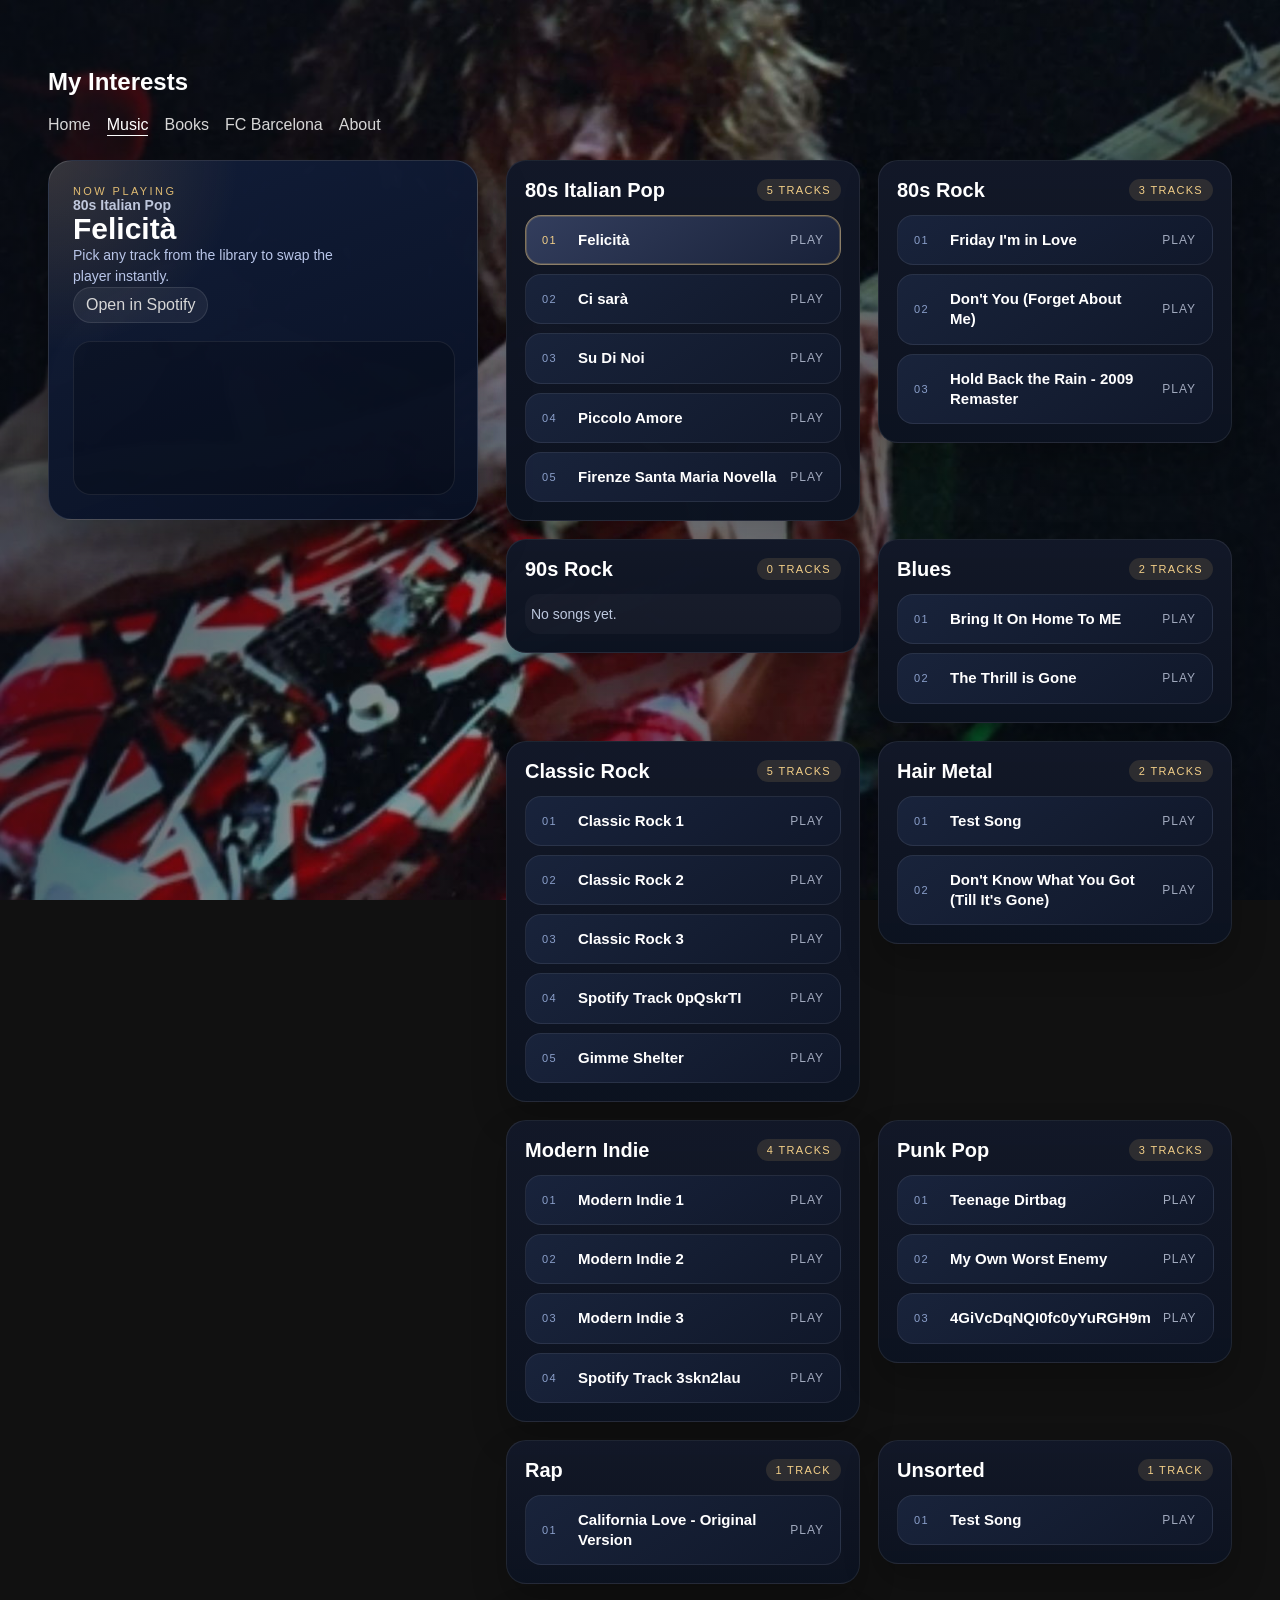
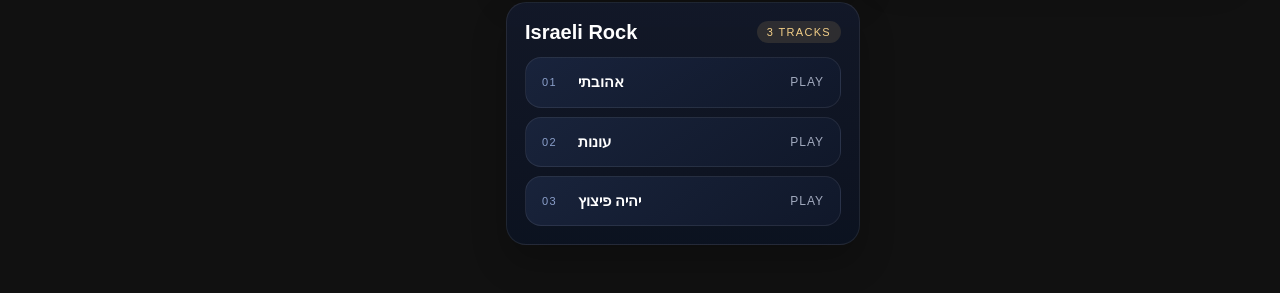
==== index.html @ 994497ec "Polish music page visual design" ====
<!DOCTYPE html>
<html>

<head>

  <title>My Interests</title>
    <meta name="description" content="A personal map of my interests: music, books, and FC Barcelona.">
    <meta name="google-site-verification" content="Rc-DzGfwk23URks2xt7vQMyPSqb8E1H-ICHijmgOGcE" />
    <link rel="stylesheet" href="styles.css">
</head>

<body class="page-music">

<h2>My Interests</h2>

<nav class="top-nav" aria-label="Main navigation">
  <a href="home.html">Home</a>
  <a class="active" href="index.html" aria-current="page">Music</a>
  <a href="books.html">Books</a>
  <a href="barcelona.html">FC Barcelona</a>
  <a href="about.html">About</a>
</nav>

<!-- MUSIC:START -->
<div class="music-layout">

  <section class="music-player-panel">
    <div class="music-player-copy">
      <div class="music-kicker">Now Playing</div>
      <h3 class="music-player-section" id="music-player-section">80s Italian Pop</h3>
      <div class="music-player-title" id="music-player-title">Felicità</div>
      <div class="music-player-caption">Pick any track from the library to swap the player instantly.</div>
      <a class="music-player-link inline-link" id="music-player-link" href="https://open.spotify.com/track/7sXTcibuNYugjjYNfgf2kY" target="_blank" rel="noopener noreferrer">Open in Spotify</a>
    </div>

    <iframe class="spotify music-player-frame" id="music-player-frame" title="Felicità" src="https://open.spotify.com/embed/track/7sXTcibuNYugjjYNfgf2kY?utm_source=generator" width="100%" height="152" frameborder="0" allow="autoplay; clipboard-write; encrypted-media; fullscreen; picture-in-picture" loading="lazy" scrolling="no"></iframe>
  </section>

  <div class="music-sections">

    <div class="style-tile music-section-tile">
      <div class="music-section-head">
        <h3>80s Italian Pop</h3>
        <div class="music-section-count">5 tracks</div>
      </div>

      <div class="music-song-list">
        <button class="music-song-button" type="button" data-src="https://open.spotify.com/embed/track/7sXTcibuNYugjjYNfgf2kY?utm_source=generator" data-title="Felicità" data-share-url="https://open.spotify.com/track/7sXTcibuNYugjjYNfgf2kY" data-section="80s Italian Pop" aria-label="Play Felicità from 80s Italian Pop">
          <span class="music-song-title">Felicità</span>
          <span class="music-song-action">Play</span>
        </button>
        <button class="music-song-button" type="button" data-src="https://open.spotify.com/embed/track/1dgNG7Ze3PqXTIq9yqSihX?utm_source=generator" data-title="Ci sarà" data-share-url="https://open.spotify.com/track/1dgNG7Ze3PqXTIq9yqSihX" data-section="80s Italian Pop" aria-label="Play Ci sarà from 80s Italian Pop">
          <span class="music-song-title">Ci sarà</span>
          <span class="music-song-action">Play</span>
        </button>
        <button class="music-song-button" type="button" data-src="https://open.spotify.com/embed/track/18tm5JUv0wMllGkoHMAdnL?utm_source=generator" data-title="Su Di Noi" data-share-url="https://open.spotify.com/track/18tm5JUv0wMllGkoHMAdnL" data-section="80s Italian Pop" aria-label="Play Su Di Noi from 80s Italian Pop">
          <span class="music-song-title">Su Di Noi</span>
          <span class="music-song-action">Play</span>
        </button>
        <button class="music-song-button" type="button" data-src="https://open.spotify.com/embed/track/2LexhomCk1jo8hXYl4DeoO?utm_source=generator" data-title="Piccolo Amore" data-share-url="https://open.spotify.com/track/2LexhomCk1jo8hXYl4DeoO" data-section="80s Italian Pop" aria-label="Play Piccolo Amore from 80s Italian Pop">
          <span class="music-song-title">Piccolo Amore</span>
          <span class="music-song-action">Play</span>
        </button>
        <button class="music-song-button" type="button" data-src="https://open.spotify.com/embed/track/03Q5UOgimyI86r1ufpWSQs?utm_source=generator" data-title="Firenze Santa Maria Novella" data-share-url="https://open.spotify.com/track/03Q5UOgimyI86r1ufpWSQs" data-section="80s Italian Pop" aria-label="Play Firenze Santa Maria Novella from 80s Italian Pop">
          <span class="music-song-title">Firenze Santa Maria Novella</span>
          <span class="music-song-action">Play</span>
        </button>
      </div>
    </div>

    <div class="style-tile music-section-tile">
      <div class="music-section-head">
        <h3>80s Rock</h3>
        <div class="music-section-count">3 tracks</div>
      </div>

      <div class="music-song-list">
        <button class="music-song-button" type="button" data-src="https://open.spotify.com/embed/track/263aNAQCeFSWipk896byo6?utm_source=generator" data-title="Friday I&#x27;m in Love" data-share-url="https://open.spotify.com/track/263aNAQCeFSWipk896byo6" data-section="80s Rock" aria-label="Play Friday I&#x27;m in Love from 80s Rock">
          <span class="music-song-title">Friday I&#x27;m in Love</span>
          <span class="music-song-action">Play</span>
        </button>
        <button class="music-song-button" type="button" data-src="https://open.spotify.com/embed/track/3fH4KjXFYMmljxrcGrbPj9?utm_source=generator" data-title="Don&#x27;t You (Forget About Me)" data-share-url="https://open.spotify.com/track/3fH4KjXFYMmljxrcGrbPj9" data-section="80s Rock" aria-label="Play Don&#x27;t You (Forget About Me) from 80s Rock">
          <span class="music-song-title">Don&#x27;t You (Forget About Me)</span>
          <span class="music-song-action">Play</span>
        </button>
        <button class="music-song-button" type="button" data-src="https://open.spotify.com/embed/track/25fQaP5GWQXhqHeLkcdPzO?utm_source=generator" data-title="Hold Back the Rain - 2009 Remaster" data-share-url="https://open.spotify.com/track/25fQaP5GWQXhqHeLkcdPzO" data-section="80s Rock" aria-label="Play Hold Back the Rain - 2009 Remaster from 80s Rock">
          <span class="music-song-title">Hold Back the Rain - 2009 Remaster</span>
          <span class="music-song-action">Play</span>
        </button>
      </div>
    </div>

    <div class="style-tile music-section-tile">
      <div class="music-section-head">
        <h3>90s Rock</h3>
        <div class="music-section-count">0 tracks</div>
      </div>

      <div class="music-song-list">
        <div class="music-empty">No songs yet.</div>
      </div>
    </div>

    <div class="style-tile music-section-tile">
      <div class="music-section-head">
        <h3>Blues</h3>
        <div class="music-section-count">2 tracks</div>
      </div>

      <div class="music-song-list">
        <button class="music-song-button" type="button" data-src="https://open.spotify.com/embed/track/4Vfgc4BdSKM2hRlkaRFc9C?utm_source=generator" data-title="Bring It On Home To ME" data-share-url="https://open.spotify.com/track/4Vfgc4BdSKM2hRlkaRFc9C" data-section="Blues" aria-label="Play Bring It On Home To ME from Blues">
          <span class="music-song-title">Bring It On Home To ME</span>
          <span class="music-song-action">Play</span>
        </button>
        <button class="music-song-button" type="button" data-src="https://open.spotify.com/embed/track/3cg0dJfrQB66Qf2YthPb6G?utm_source=generator" data-title="The Thrill is Gone" data-share-url="https://open.spotify.com/track/3cg0dJfrQB66Qf2YthPb6G" data-section="Blues" aria-label="Play The Thrill is Gone from Blues">
          <span class="music-song-title">The Thrill is Gone</span>
          <span class="music-song-action">Play</span>
        </button>
      </div>
    </div>

    <div class="style-tile music-section-tile">
      <div class="music-section-head">
        <h3>Classic Rock</h3>
        <div class="music-section-count">5 tracks</div>
      </div>

      <div class="music-song-list">
        <button class="music-song-button" type="button" data-src="https://open.spotify.com/embed/track/389QX9Q1eUOEZ19vtzzI9O?utm_source=generator" data-title="Classic Rock 1" data-share-url="https://open.spotify.com/track/389QX9Q1eUOEZ19vtzzI9O" data-section="Classic Rock" aria-label="Play Classic Rock 1 from Classic Rock">
          <span class="music-song-title">Classic Rock 1</span>
          <span class="music-song-action">Play</span>
        </button>
        <button class="music-song-button" type="button" data-src="https://open.spotify.com/embed/track/78dWfw6rMzKjfCct2pAKFG?utm_source=generator" data-title="Classic Rock 2" data-share-url="https://open.spotify.com/track/78dWfw6rMzKjfCct2pAKFG" data-section="Classic Rock" aria-label="Play Classic Rock 2 from Classic Rock">
          <span class="music-song-title">Classic Rock 2</span>
          <span class="music-song-action">Play</span>
        </button>
        <button class="music-song-button" type="button" data-src="https://open.spotify.com/embed/track/6Vjk8MNXpQpi0F4BefdTyq?utm_source=generator" data-title="Classic Rock 3" data-share-url="https://open.spotify.com/track/6Vjk8MNXpQpi0F4BefdTyq" data-section="Classic Rock" aria-label="Play Classic Rock 3 from Classic Rock">
          <span class="music-song-title">Classic Rock 3</span>
          <span class="music-song-action">Play</span>
        </button>
        <button class="music-song-button" type="button" data-src="https://open.spotify.com/embed/track/0pQskrTITgmCMyr85tb9qq?utm_source=generator" data-title="Spotify Track 0pQskrTI" data-share-url="https://open.spotify.com/track/0pQskrTITgmCMyr85tb9qq" data-section="Classic Rock" aria-label="Play Spotify Track 0pQskrTI from Classic Rock">
          <span class="music-song-title">Spotify Track 0pQskrTI</span>
          <span class="music-song-action">Play</span>
        </button>
        <button class="music-song-button" type="button" data-src="https://open.spotify.com/embed/track/6H3kDe7CGoWYBabAeVWGiD?utm_source=generator" data-title="Gimme Shelter" data-share-url="https://open.spotify.com/track/6H3kDe7CGoWYBabAeVWGiD" data-section="Classic Rock" aria-label="Play Gimme Shelter from Classic Rock">
          <span class="music-song-title">Gimme Shelter</span>
          <span class="music-song-action">Play</span>
        </button>
      </div>
    </div>

    <div class="style-tile music-section-tile">
      <div class="music-section-head">
        <h3>Hair Metal</h3>
        <div class="music-section-count">2 tracks</div>
      </div>

      <div class="music-song-list">
        <button class="music-song-button" type="button" data-src="https://open.spotify.com/embed/track/05RgAMGypEvqhNs5hPCbMS?utm_source=generator" data-title="Test Song" data-share-url="https://open.spotify.com/track/05RgAMGypEvqhNs5hPCbMS" data-section="Hair Metal" aria-label="Play Test Song from Hair Metal">
          <span class="music-song-title">Test Song</span>
          <span class="music-song-action">Play</span>
        </button>
        <button class="music-song-button" type="button" data-src="https://open.spotify.com/embed/track/5QRs63VVKNaqUjg6XSSckM?utm_source=generator" data-title="Don&#x27;t Know What You Got (Till It&#x27;s Gone)" data-share-url="https://open.spotify.com/track/5QRs63VVKNaqUjg6XSSckM" data-section="Hair Metal" aria-label="Play Don&#x27;t Know What You Got (Till It&#x27;s Gone) from Hair Metal">
          <span class="music-song-title">Don&#x27;t Know What You Got (Till It&#x27;s Gone)</span>
          <span class="music-song-action">Play</span>
        </button>
      </div>
    </div>

    <div class="style-tile music-section-tile">
      <div class="music-section-head">
        <h3>Modern Indie</h3>
        <div class="music-section-count">4 tracks</div>
      </div>

      <div class="music-song-list">
        <button class="music-song-button" type="button" data-src="https://open.spotify.com/embed/track/1GxLgrcumcN3TpWnrYQ9pV?utm_source=generator" data-title="Modern Indie 1" data-share-url="https://open.spotify.com/track/1GxLgrcumcN3TpWnrYQ9pV" data-section="Modern Indie" aria-label="Play Modern Indie 1 from Modern Indie">
          <span class="music-song-title">Modern Indie 1</span>
          <span class="music-song-action">Play</span>
        </button>
        <button class="music-song-button" type="button" data-src="https://open.spotify.com/embed/track/03y6MsaseYEO7DfwqsgcAI?utm_source=generator" data-title="Modern Indie 2" data-share-url="https://open.spotify.com/track/03y6MsaseYEO7DfwqsgcAI" data-section="Modern Indie" aria-label="Play Modern Indie 2 from Modern Indie">
          <span class="music-song-title">Modern Indie 2</span>
          <span class="music-song-action">Play</span>
        </button>
        <button class="music-song-button" type="button" data-src="https://open.spotify.com/embed/track/5XeFesFbtLpXzIVDNQP22n?utm_source=generator" data-title="Modern Indie 3" data-share-url="https://open.spotify.com/track/5XeFesFbtLpXzIVDNQP22n" data-section="Modern Indie" aria-label="Play Modern Indie 3 from Modern Indie">
          <span class="music-song-title">Modern Indie 3</span>
          <span class="music-song-action">Play</span>
        </button>
        <button class="music-song-button" type="button" data-src="https://open.spotify.com/embed/track/3skn2lauGk7Dx6bVIt5DVj?utm_source=generator" data-title="Spotify Track 3skn2lau" data-share-url="https://open.spotify.com/track/3skn2lauGk7Dx6bVIt5DVj" data-section="Modern Indie" aria-label="Play Spotify Track 3skn2lau from Modern Indie">
          <span class="music-song-title">Spotify Track 3skn2lau</span>
          <span class="music-song-action">Play</span>
        </button>
      </div>
    </div>

    <div class="style-tile music-section-tile">
      <div class="music-section-head">
        <h3>Punk Pop</h3>
        <div class="music-section-count">3 tracks</div>
      </div>

      <div class="music-song-list">
        <button class="music-song-button" type="button" data-src="https://open.spotify.com/embed/track/25FTMokYEbEWHEdss5JLZS?utm_source=generator" data-title="Teenage Dirtbag" data-share-url="https://open.spotify.com/track/25FTMokYEbEWHEdss5JLZS" data-section="Punk Pop" aria-label="Play Teenage Dirtbag from Punk Pop">
          <span class="music-song-title">Teenage Dirtbag</span>
          <span class="music-song-action">Play</span>
        </button>
        <button class="music-song-button" type="button" data-src="https://open.spotify.com/embed/track/33iv3wnGMrrDugd7GBso1z?utm_source=generator" data-title="My Own Worst Enemy" data-share-url="https://open.spotify.com/track/33iv3wnGMrrDugd7GBso1z" data-section="Punk Pop" aria-label="Play My Own Worst Enemy from Punk Pop">
          <span class="music-song-title">My Own Worst Enemy</span>
          <span class="music-song-action">Play</span>
        </button>
        <button class="music-song-button" type="button" data-src="https://open.spotify.com/embed/track/4GiVcDqNQI0fc0yYuRGH9m?utm_source=generator" data-title="4GiVcDqNQI0fc0yYuRGH9m" data-share-url="https://open.spotify.com/track/4GiVcDqNQI0fc0yYuRGH9m" data-section="Punk Pop" aria-label="Play 4GiVcDqNQI0fc0yYuRGH9m from Punk Pop">
          <span class="music-song-title">4GiVcDqNQI0fc0yYuRGH9m</span>
          <span class="music-song-action">Play</span>
        </button>
      </div>
    </div>

    <div class="style-tile music-section-tile">
      <div class="music-section-head">
        <h3>Rap</h3>
        <div class="music-section-count">1 track</div>
      </div>

      <div class="music-song-list">
        <button class="music-song-button" type="button" data-src="https://open.spotify.com/embed/track/3ia3dJETSOllPsv3LJkE35?utm_source=generator" data-title="California Love - Original Version" data-share-url="https://open.spotify.com/track/3ia3dJETSOllPsv3LJkE35" data-section="Rap" aria-label="Play California Love - Original Version from Rap">
          <span class="music-song-title">California Love - Original Version</span>
          <span class="music-song-action">Play</span>
        </button>
      </div>
    </div>

    <div class="style-tile music-section-tile">
      <div class="music-section-head">
        <h3>Unsorted</h3>
        <div class="music-section-count">1 track</div>
      </div>

      <div class="music-song-list">
        <button class="music-song-button" type="button" data-src="https://open.spotify.com/embed/track/3n3Ppam7vgaVa1iaRUc9Lp?utm_source=generator" data-title="Test Song" data-share-url="https://open.spotify.com/track/3n3Ppam7vgaVa1iaRUc9Lp" data-section="Unsorted" aria-label="Play Test Song from Unsorted">
          <span class="music-song-title">Test Song</span>
          <span class="music-song-action">Play</span>
        </button>
      </div>
    </div>

    <div class="style-tile music-section-tile">
      <div class="music-section-head">
        <h3>Israeli Rock</h3>
        <div class="music-section-count">3 tracks</div>
      </div>

      <div class="music-song-list">
        <button class="music-song-button" type="button" data-src="https://open.spotify.com/embed/track/3KjK86Zg2gKF9aij1GmHFk?utm_source=generator" data-title="אהובתי" data-share-url="https://open.spotify.com/track/3KjK86Zg2gKF9aij1GmHFk" data-section="Israeli Rock" aria-label="Play אהובתי from Israeli Rock">
          <span class="music-song-title">אהובתי</span>
          <span class="music-song-action">Play</span>
        </button>
        <button class="music-song-button" type="button" data-src="https://open.spotify.com/embed/track/5mw0CuWqR4bBZ7OFFSCTMP?utm_source=generator" data-title="עונות" data-share-url="https://open.spotify.com/track/5mw0CuWqR4bBZ7OFFSCTMP" data-section="Israeli Rock" aria-label="Play עונות from Israeli Rock">
          <span class="music-song-title">עונות</span>
          <span class="music-song-action">Play</span>
        </button>
        <button class="music-song-button" type="button" data-src="https://open.spotify.com/embed/track/4HnvvY4arQ6MgKa38fZBL2?utm_source=generator" data-title="יהיה פיצוץ" data-share-url="https://open.spotify.com/track/4HnvvY4arQ6MgKa38fZBL2" data-section="Israeli Rock" aria-label="Play יהיה פיצוץ from Israeli Rock">
          <span class="music-song-title">יהיה פיצוץ</span>
          <span class="music-song-action">Play</span>
        </button>
      </div>
    </div>

  </div>
</div>
<!-- MUSIC:END -->

<script>
  (function () {
    function updatePlayer(button) {
      if (!button) return;

      var src = button.getAttribute("data-src");
      var title = button.getAttribute("data-title") || "Spotify Embed";
      var shareUrl = button.getAttribute("data-share-url") || "#";
      var section = button.getAttribute("data-section") || "Music";

      var frame = document.getElementById("music-player-frame");
      var titleNode = document.getElementById("music-player-title");
      var sectionNode = document.getElementById("music-player-section");
      var linkNode = document.getElementById("music-player-link");

      if (!frame || !titleNode || !sectionNode || !linkNode || !src) return;

      frame.setAttribute("src", src);
      frame.setAttribute("title", title);
      titleNode.textContent = title;
      sectionNode.textContent = section;
      linkNode.setAttribute("href", shareUrl);

      document.querySelectorAll(".music-song-button.is-active").forEach(function (node) {
        node.classList.remove("is-active");
      });
      button.classList.add("is-active");
    }

    function init() {
      var buttons = document.querySelectorAll(".music-song-button[data-src]");
      buttons.forEach(function (button) {
        button.addEventListener("click", function () {
          updatePlayer(button);
        });
        button.addEventListener("keydown", function (event) {
          if (event.key === "Enter" || event.key === " ") {
            event.preventDefault();
            updatePlayer(button);
          }
        });
      });

      if (buttons.length) {
        updatePlayer(buttons[0]);
      }
    }

    if (document.readyState === "loading") {
      document.addEventListener("DOMContentLoaded", init);
    } else {
      init();
    }
  })();
</script>

</body>
</html>
---- styles.css ----
body {
  background: #111;
  color: white;
  font-family: Arial, sans-serif;
  padding: 40px;
  background-repeat: no-repeat;
  background-size: cover;
  min-height: 100vh;
}

body.page-home {
  background-image:
    radial-gradient(circle at 20% 15%, rgba(255, 255, 255, 0.14), transparent 45%),
    linear-gradient(140deg, #243b55 0%, #141e30 55%, #0f1118 100%);
}

body.page-music {
  font-family: "Trebuchet MS", "Segoe UI", sans-serif;
  background-image:
    linear-gradient(
      115deg,
      rgba(8, 12, 20, 0.83) 0%,
      rgba(8, 12, 20, 0.44) 46%,
      rgba(8, 12, 20, 0.9) 100%
    ),
    url("bg-music.jpg");
  background-position: center top;
  background-attachment: fixed;
}

body.page-barcelona {
  background-image:
    linear-gradient(
      120deg,
      rgba(0, 0, 0, 0.72) 0%,
      rgba(0, 0, 0, 0.42) 50%,
      rgba(0, 0, 0, 0.8) 100%
    ),
    url("bg-barcelona.jpg");
  background-position: center top;
  background-attachment: fixed;
}

body.page-books {
  background-image:
    linear-gradient(
      120deg,
      rgba(12, 8, 4, 0.78) 0%,
      rgba(12, 8, 4, 0.48) 48%,
      rgba(12, 8, 4, 0.82) 100%
    ),
    url("bg-books.jpg");
  background-position: center top;
  background-attachment: fixed;
}

.top-nav {
  display: flex;
  gap: 16px;
  margin: 8px 0 20px;
}

.top-nav a,
.inline-link {
  color: #d6d6d6;
  text-decoration: none;
  border-bottom: 1px solid transparent;
  padding-bottom: 1px;
  transition: color 0.15s ease, border-color 0.15s ease;
}

.top-nav a:hover,
.inline-link:hover {
  color: #ffffff;
  border-bottom-color: #666;
}

.top-nav a.active {
  color: #ffffff;
  border-bottom-color: #ffffff;
}

.styles-grid {
  display: grid;
  grid-template-columns: repeat(3, minmax(0, 1fr));
  gap: 20px;
  margin-top: 20px;
  align-items: start;
}

.style-tile {
  background: #1a1a1a;
  border-radius: 16px;
  padding: 20px;
  transition: transform 0.2s ease, box-shadow 0.2s ease;
  cursor: pointer;
  align-self: start;
}

.style-tile:hover {
  transform: translateY(-4px);
  box-shadow: 0 10px 25px rgba(0,0,0,0.4);
}

.style-embed {
  margin-top: 12px;
  display: grid;
  gap: 10px;
  padding-bottom: 2px;

  max-height: 0;
  overflow: hidden;
  overflow-y: hidden;
  opacity: 0;
  transition: max-height 0.3s ease, opacity 0.3s ease;
}

.style-tile:hover .style-embed {
  max-height: 520px;
  overflow-y: auto;
  opacity: 1;
}

.style-tile.is-open .style-embed {
  max-height: 520px;
  overflow-y: auto;
  opacity: 1;
}

.spotify {
  display: block;
  width: 100%;
  border: 0;
  overflow: hidden;
}

.spotify-shell {
  display: block;
  width: 100%;
  height: 152px;
  border-radius: 12px;
  background: linear-gradient(140deg, rgba(16, 27, 60, 0.95), rgba(10, 19, 45, 0.95));
  border: 1px solid rgba(255, 255, 255, 0.12);
}

.music-layout {
  display: grid;
  grid-template-columns: minmax(320px, 430px) minmax(0, 1fr);
  gap: 28px;
  margin-top: 24px;
  align-items: start;
}

.music-player-panel {
  position: sticky;
  top: 24px;
  background:
    radial-gradient(circle at top left, rgba(246, 179, 74, 0.16), transparent 34%),
    linear-gradient(160deg, rgba(18, 30, 58, 0.96), rgba(8, 16, 35, 0.98));
  border: 1px solid rgba(255, 255, 255, 0.14);
  border-radius: 24px;
  padding: 24px;
  box-shadow: 0 24px 50px rgba(0, 0, 0, 0.34);
  display: grid;
  gap: 18px;
  overflow: hidden;
}

.music-kicker {
  font-size: 11px;
  letter-spacing: 0.22em;
  text-transform: uppercase;
  color: #f0c878;
  opacity: 0.92;
}

.music-player-section {
  margin: 0;
  font-size: 14px;
  color: #d9e2f8;
  opacity: 0.86;
}

.music-player-title {
  font-size: 30px;
  font-weight: 700;
  line-height: 1.08;
  max-width: 14ch;
}

.music-player-caption {
  color: #b8c5e8;
  font-size: 14px;
  line-height: 1.5;
  max-width: 34ch;
}

.music-player-link {
  width: fit-content;
  display: inline-flex;
  align-items: center;
  gap: 8px;
  padding: 8px 12px;
  border-radius: 999px;
  background: rgba(255, 255, 255, 0.06);
  border: 1px solid rgba(255, 255, 255, 0.1);
  transition: border-color 0.18s ease, background 0.18s ease, transform 0.18s ease;
}

.music-player-link:hover {
  border-bottom-color: transparent;
  border-color: rgba(240, 200, 120, 0.4);
  background: rgba(255, 255, 255, 0.1);
  transform: translateY(-1px);
}

.music-player-frame {
  border-radius: 18px;
  background: rgba(0, 0, 0, 0.2);
  border: 1px solid rgba(255, 255, 255, 0.08);
}

.music-player-empty {
  min-height: 152px;
  border-radius: 18px;
  border: 1px dashed rgba(255, 255, 255, 0.18);
  display: flex;
  align-items: center;
  justify-content: center;
  color: #bcc8e6;
  background: rgba(255, 255, 255, 0.03);
}

.music-sections {
  display: grid;
  grid-template-columns: repeat(2, minmax(0, 1fr));
  gap: 18px;
  align-items: start;
}

.music-section-tile {
  cursor: default;
  background:
    linear-gradient(180deg, rgba(18, 24, 40, 0.94), rgba(12, 18, 32, 0.96)),
    rgba(14, 18, 29, 0.9);
  border: 1px solid rgba(255, 255, 255, 0.08);
  border-radius: 20px;
  padding: 18px;
  box-shadow: 0 18px 35px rgba(0, 0, 0, 0.22);
}

.music-section-tile:hover {
  transform: translateY(-2px);
  box-shadow: 0 20px 38px rgba(0, 0, 0, 0.28);
}

.music-section-head {
  display: flex;
  align-items: center;
  justify-content: space-between;
  gap: 12px;
}

.music-section-head h3 {
  margin: 0;
  font-size: 20px;
  line-height: 1.1;
}

.music-section-count {
  flex: 0 0 auto;
  padding: 5px 10px;
  border-radius: 999px;
  background: rgba(240, 200, 120, 0.12);
  color: #f3cf88;
  font-size: 11px;
  letter-spacing: 0.12em;
  text-transform: uppercase;
}

.music-song-list {
  margin-top: 14px;
  display: grid;
  gap: 9px;
  counter-reset: track-row;
}

.music-song-button {
  counter-increment: track-row;
  appearance: none;
  width: 100%;
  border: 1px solid rgba(255, 255, 255, 0.08);
  border-radius: 16px;
  background: linear-gradient(145deg, rgba(26, 36, 61, 0.95), rgba(17, 24, 43, 0.95));
  color: white;
  padding: 14px 16px 14px 52px;
  display: flex;
  align-items: center;
  justify-content: space-between;
  gap: 12px;
  text-align: left;
  cursor: pointer;
  transition: transform 0.18s ease, border-color 0.18s ease, background 0.18s ease, box-shadow 0.18s ease;
  position: relative;
}

.music-song-button::before {
  content: counter(track-row, decimal-leading-zero);
  position: absolute;
  left: 16px;
  top: 50%;
  transform: translateY(-50%);
  font-size: 11px;
  letter-spacing: 0.12em;
  text-transform: uppercase;
  color: #8ba0cb;
}

.music-song-button:hover,
.music-song-button:focus-visible {
  transform: translateY(-2px);
  border-color: rgba(240, 200, 120, 0.32);
  background: linear-gradient(145deg, rgba(34, 48, 78, 0.98), rgba(19, 30, 54, 0.98));
  box-shadow: 0 12px 22px rgba(0, 0, 0, 0.18);
  outline: none;
}

.music-song-button.is-active {
  border-color: rgba(240, 200, 120, 0.48);
  background: linear-gradient(145deg, rgba(52, 63, 95, 0.98), rgba(25, 34, 58, 0.98));
  box-shadow: 0 0 0 1px rgba(240, 200, 120, 0.2) inset;
}

.music-song-button.is-active::before {
  color: #f3cf88;
}

.music-song-title {
  font-weight: 600;
  line-height: 1.35;
  font-size: 15px;
}

.music-song-action {
  font-size: 12px;
  letter-spacing: 0.08em;
  text-transform: uppercase;
  color: #d9e2f6;
  white-space: nowrap;
  opacity: 0.72;
}

.music-empty {
  color: #bcc7dd;
  font-size: 14px;
  padding: 12px 6px;
  border-radius: 14px;
  background: rgba(255, 255, 255, 0.03);
}

.books-columns {
  display: grid;
  grid-template-columns: repeat(2, minmax(0, 1fr));
  gap: 20px;
  margin-top: 20px;
}

.books-column {
  display: grid;
  gap: 12px;
}

.books-tile-grid {
  display: grid;
  gap: 14px;
  align-items: start;
}

.book-entries {
  max-height: 0;
}

.book-item {
  background: linear-gradient(140deg, rgba(33, 48, 89, 0.95), rgba(22, 32, 62, 0.96));
  border: 1px solid rgba(255, 255, 255, 0.15);
  border-radius: 14px;
  padding: 10px;
  display: grid;
  grid-template-columns: 72px minmax(0, 1fr);
  gap: 12px;
  align-items: center;
}

.book-cover-link {
  display: block;
  text-decoration: none;
  border-bottom: none;
}

.book-cover {
  width: 72px;
  height: 72px;
  border-radius: 9px;
  object-fit: cover;
  display: block;
  border: 1px solid rgba(255, 255, 255, 0.2);
}

.book-cover-placeholder {
  display: flex;
  align-items: center;
  justify-content: center;
  background: rgba(0, 0, 0, 0.35);
  color: #d8deef;
  font-size: 12px;
  letter-spacing: 0.02em;
}

.book-content {
  min-width: 0;
  display: grid;
  gap: 6px;
}

.book-title {
  color: #ffffff;
  font-weight: 600;
  line-height: 1.35;
  border-bottom: none;
  padding-bottom: 0;
  display: -webkit-box;
  -webkit-line-clamp: 3;
  -webkit-box-orient: vertical;
  overflow: hidden;
}

.book-title:hover {
  border-bottom: none;
}

.book-meta {
  display: flex;
  align-items: center;
  gap: 10px;
  font-size: 12px;
  color: #c9d2ea;
  min-width: 0;
  flex-wrap: wrap;
}

.book-author {
  color: #d4dbef;
  font-size: 14px;
  line-height: 1.3;
  opacity: 0.95;
}

.book-empty {
  color: #b9b9b9;
  font-size: 14px;
  padding: 8px 2px;
}

.books-column h3 {
  margin: 0 0 4px;
}

.books-tile-grid .style-tile h4 {
  margin: 0;
}

.books-tile-grid .style-tile {
  cursor: default;
  align-self: start;
}

.books-tile-grid .style-tile:hover {
  transform: translateY(-4px);
  box-shadow: 0 10px 25px rgba(0, 0, 0, 0.4);
}

.books-tile-grid .style-embed {
  display: grid;
  gap: 10px;
  margin-top: 10px;
  max-height: none;
  overflow: visible;
  opacity: 1;
}

.books-tile-grid .style-tile:hover .style-embed {
  max-height: none;
  overflow: visible;
}

@media (max-width: 640px) {
  body {
    padding: 20px;
  }

  .top-nav {
    gap: 12px;
    margin: 6px 0 16px;
    flex-wrap: wrap;
  }

  .styles-grid {
    grid-template-columns: 1fr;
    gap: 14px;
  }

  .music-layout {
    grid-template-columns: 1fr;
    gap: 16px;
  }

  .music-player-panel {
    position: static;
  }

  .music-sections {
    grid-template-columns: 1fr;
    gap: 14px;
  }

  .music-player-title {
    font-size: 26px;
    max-width: none;
  }

  .music-section-head {
    align-items: flex-start;
    flex-direction: column;
  }

  .books-columns {
    grid-template-columns: 1fr;
    gap: 14px;
  }

  .style-tile {
    padding: 16px;
  }

  .book-item {
    grid-template-columns: 60px minmax(0, 1fr);
  }

  .book-cover {
    width: 60px;
    height: 60px;
  }
}
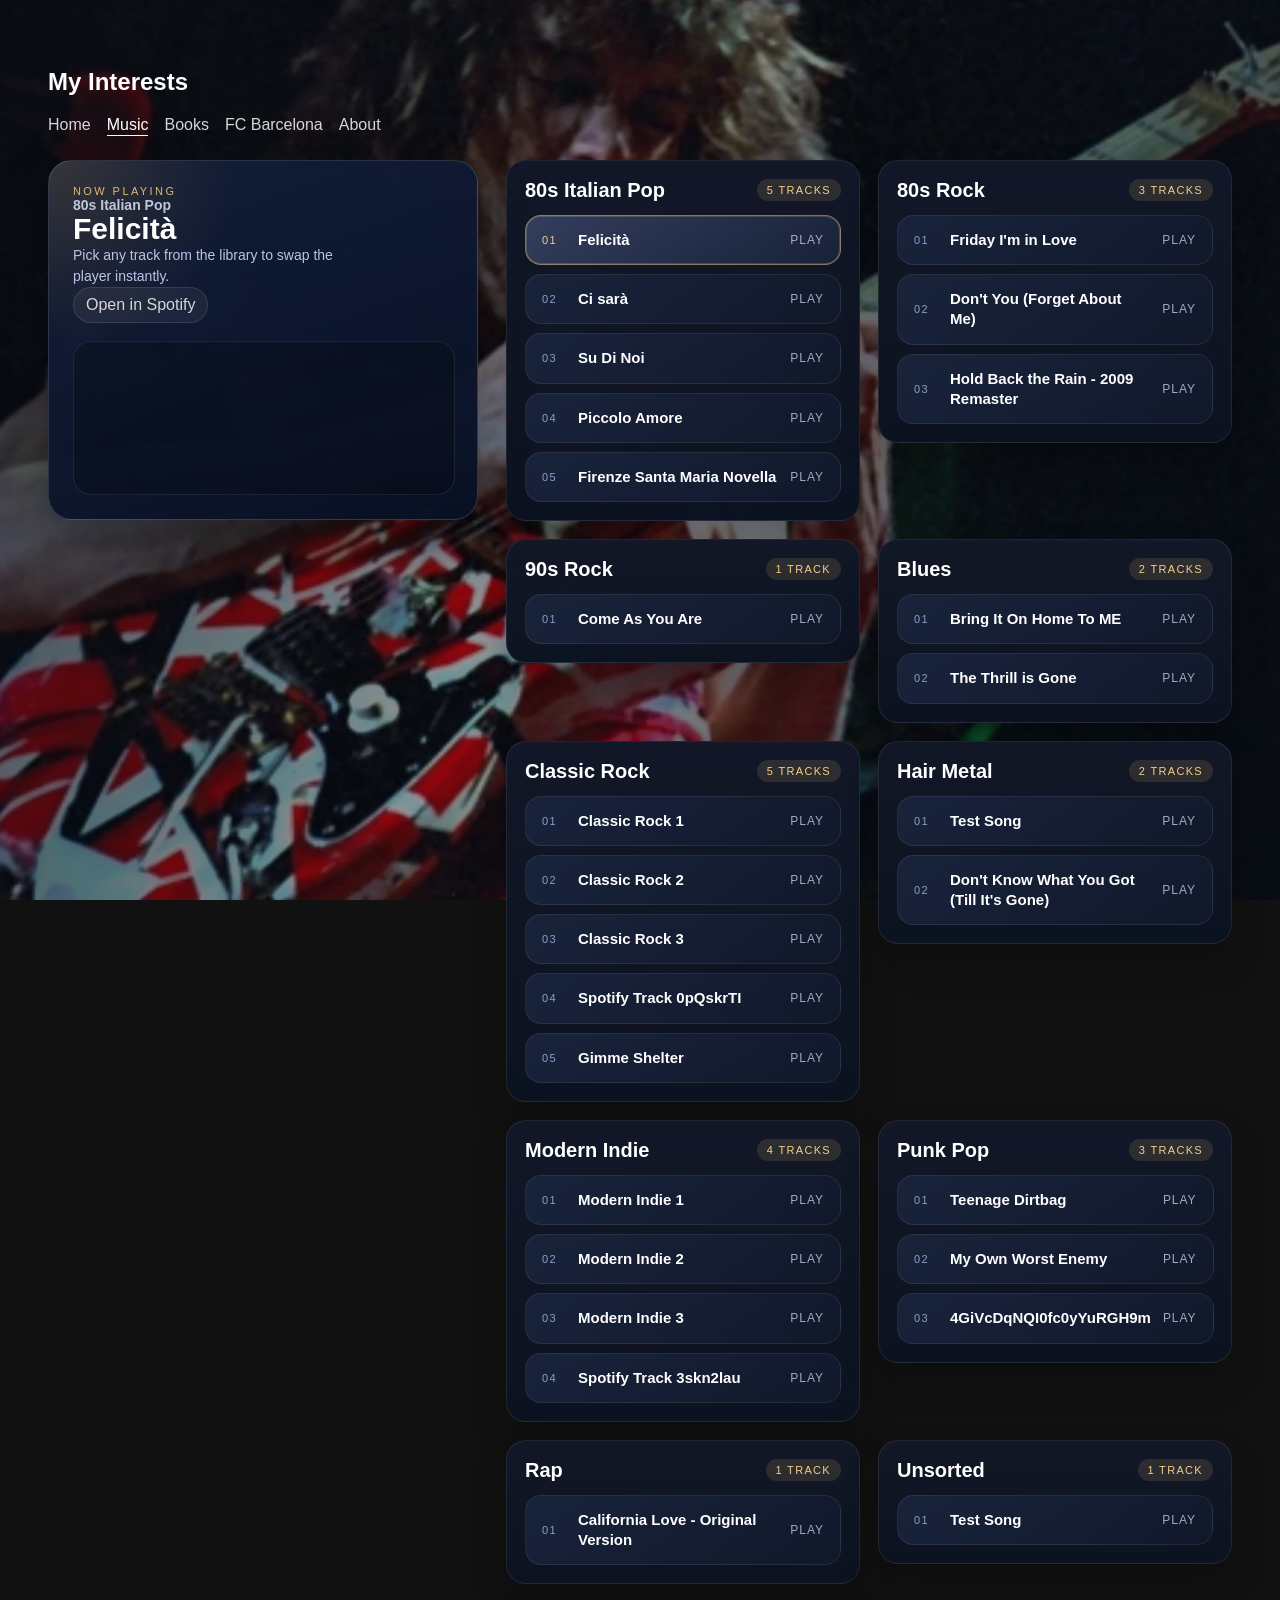
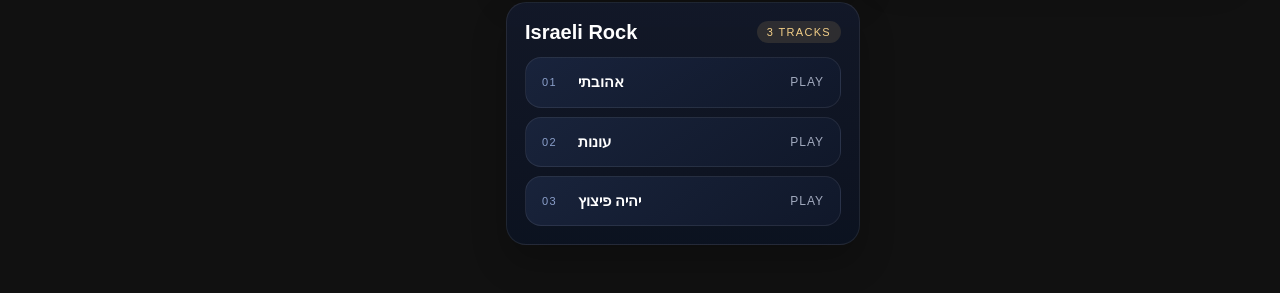
==== commit bc0c5fe6: "Publish latest agent-added book and song" ====
--- a/index.html
+++ b/index.html
@@ -93,11 +93,14 @@
     <div class="style-tile music-section-tile">
       <div class="music-section-head">
         <h3>90s Rock</h3>
-        <div class="music-section-count">0 tracks</div>
-      </div>
-
-      <div class="music-song-list">
-        <div class="music-empty">No songs yet.</div>
+        <div class="music-section-count">1 track</div>
+      </div>
+
+      <div class="music-song-list">
+        <button class="music-song-button" type="button" data-src="https://open.spotify.com/embed/track/4P5KoWXOxwuobLmHXLMobV?utm_source=generator" data-title="Come As You Are" data-share-url="https://open.spotify.com/track/4P5KoWXOxwuobLmHXLMobV" data-section="90s Rock" aria-label="Play Come As You Are from 90s Rock">
+          <span class="music-song-title">Come As You Are</span>
+          <span class="music-song-action">Play</span>
+        </button>
       </div>
     </div>
 
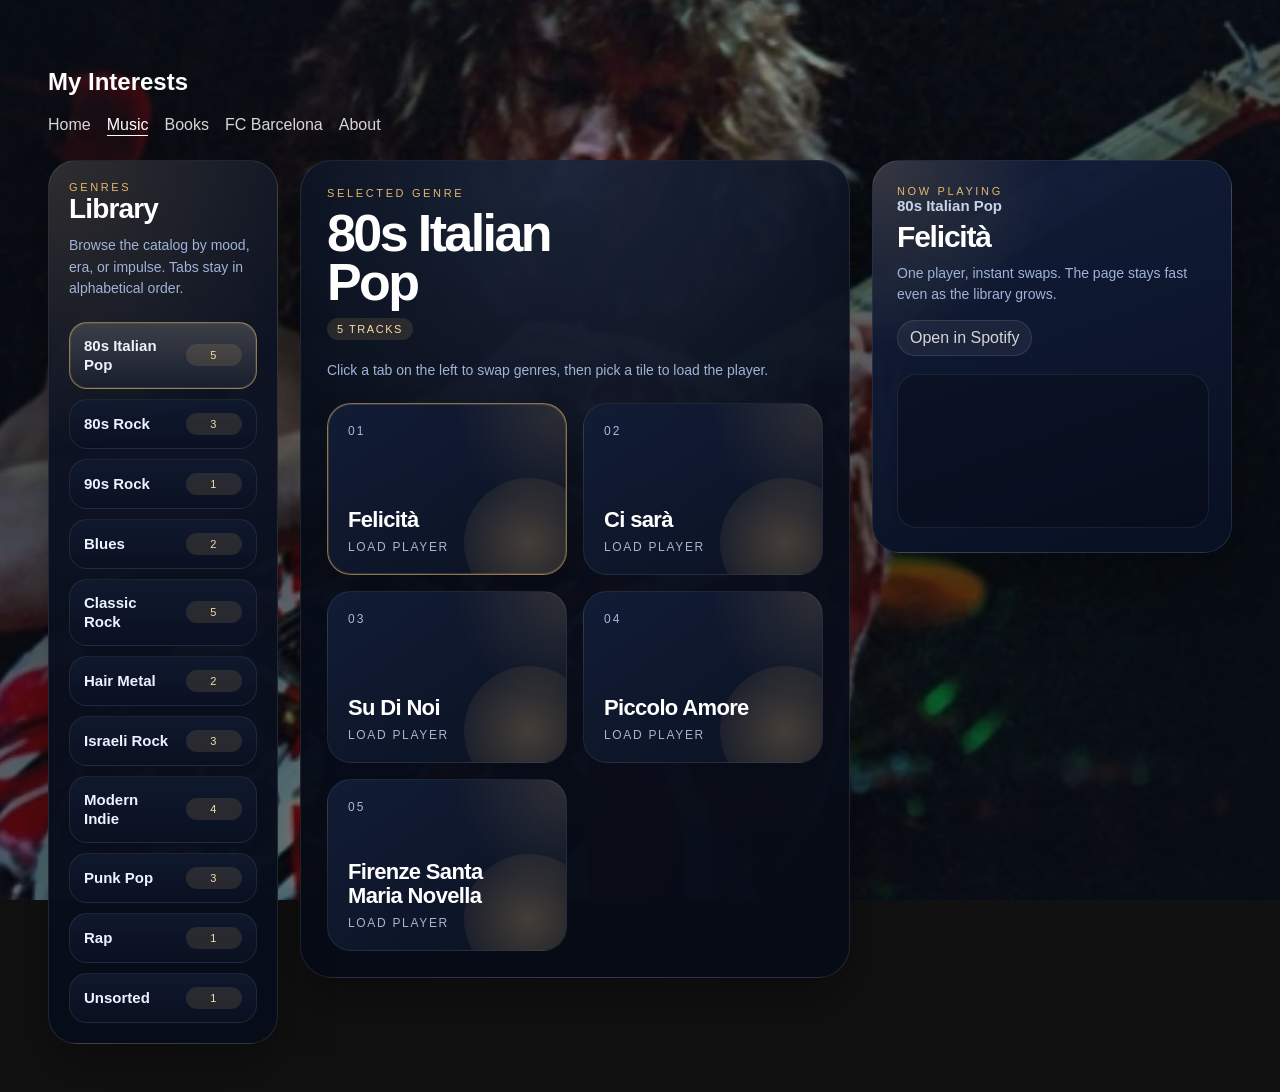
==== commit 531f6ef2: "Redesign music and books browsing layouts" ====
--- a/index.html
+++ b/index.html
@@ -22,265 +22,385 @@
 </nav>
 
 <!-- MUSIC:START -->
-<div class="music-layout">
-
-  <section class="music-player-panel">
+<div class="music-hub">
+
+  <aside class="music-genre-rail">
+    <div class="music-rail-copy">
+      <div class="music-kicker">Genres</div>
+      <h3 class="music-rail-title">Library</h3>
+      <p class="music-rail-caption">Browse the catalog by mood, era, or impulse. Tabs stay in alphabetical order.</p>
+    </div>
+    <div class="music-genre-tabs" role="tablist" aria-label="Music genres">
+      <button class="music-genre-tab is-active" type="button" role="tab" aria-selected="true" aria-controls="panel-80s-italian-pop-1" data-panel="80s-italian-pop-1">
+        <span class="music-genre-name">80s Italian Pop</span>
+        <span class="music-genre-count">5</span>
+      </button>
+      <button class="music-genre-tab" type="button" role="tab" aria-selected="false" aria-controls="panel-80s-rock-2" data-panel="80s-rock-2">
+        <span class="music-genre-name">80s Rock</span>
+        <span class="music-genre-count">3</span>
+      </button>
+      <button class="music-genre-tab" type="button" role="tab" aria-selected="false" aria-controls="panel-90s-rock-3" data-panel="90s-rock-3">
+        <span class="music-genre-name">90s Rock</span>
+        <span class="music-genre-count">1</span>
+      </button>
+      <button class="music-genre-tab" type="button" role="tab" aria-selected="false" aria-controls="panel-blues-4" data-panel="blues-4">
+        <span class="music-genre-name">Blues</span>
+        <span class="music-genre-count">2</span>
+      </button>
+      <button class="music-genre-tab" type="button" role="tab" aria-selected="false" aria-controls="panel-classic-rock-5" data-panel="classic-rock-5">
+        <span class="music-genre-name">Classic Rock</span>
+        <span class="music-genre-count">5</span>
+      </button>
+      <button class="music-genre-tab" type="button" role="tab" aria-selected="false" aria-controls="panel-hair-metal-6" data-panel="hair-metal-6">
+        <span class="music-genre-name">Hair Metal</span>
+        <span class="music-genre-count">2</span>
+      </button>
+      <button class="music-genre-tab" type="button" role="tab" aria-selected="false" aria-controls="panel-israeli-rock-7" data-panel="israeli-rock-7">
+        <span class="music-genre-name">Israeli Rock</span>
+        <span class="music-genre-count">3</span>
+      </button>
+      <button class="music-genre-tab" type="button" role="tab" aria-selected="false" aria-controls="panel-modern-indie-8" data-panel="modern-indie-8">
+        <span class="music-genre-name">Modern Indie</span>
+        <span class="music-genre-count">4</span>
+      </button>
+      <button class="music-genre-tab" type="button" role="tab" aria-selected="false" aria-controls="panel-punk-pop-9" data-panel="punk-pop-9">
+        <span class="music-genre-name">Punk Pop</span>
+        <span class="music-genre-count">3</span>
+      </button>
+      <button class="music-genre-tab" type="button" role="tab" aria-selected="false" aria-controls="panel-rap-10" data-panel="rap-10">
+        <span class="music-genre-name">Rap</span>
+        <span class="music-genre-count">1</span>
+      </button>
+      <button class="music-genre-tab" type="button" role="tab" aria-selected="false" aria-controls="panel-unsorted-11" data-panel="unsorted-11">
+        <span class="music-genre-name">Unsorted</span>
+        <span class="music-genre-count">1</span>
+      </button>
+    </div>
+  </aside>
+
+  <section class="music-stage">
+    <div class="music-stage-header">
+      <div class="music-kicker">Selected Genre</div>
+      <h3 class="music-stage-title" id="music-active-genre">80s Italian Pop</h3>
+      <div class="music-stage-meta" id="music-active-count">5 tracks</div>
+      <p class="music-stage-caption">Click a tab on the left to swap genres, then pick a tile to load the player.</p>
+    </div>
+
+    <div class="music-panels">
+      <section class="music-genre-panel" id="panel-80s-italian-pop-1" data-panel="80s-italian-pop-1" data-section-name="80s Italian Pop" data-track-count="5">
+        <div class="music-track-grid">
+          <button class="music-track-tile is-active" type="button" data-src="https://open.spotify.com/embed/track/7sXTcibuNYugjjYNfgf2kY?utm_source=generator" data-title="Felicità" data-share-url="https://open.spotify.com/track/7sXTcibuNYugjjYNfgf2kY" data-section="80s Italian Pop" aria-label="Play Felicità from 80s Italian Pop">
+            <span class="music-track-index">01</span>
+            <span class="music-track-copy">
+              <span class="music-track-title">Felicità</span>
+              <span class="music-track-action">Load player</span>
+            </span>
+            <span class="music-track-glow" aria-hidden="true"></span>
+          </button>
+          <button class="music-track-tile" type="button" data-src="https://open.spotify.com/embed/track/1dgNG7Ze3PqXTIq9yqSihX?utm_source=generator" data-title="Ci sarà" data-share-url="https://open.spotify.com/track/1dgNG7Ze3PqXTIq9yqSihX" data-section="80s Italian Pop" aria-label="Play Ci sarà from 80s Italian Pop">
+            <span class="music-track-index">02</span>
+            <span class="music-track-copy">
+              <span class="music-track-title">Ci sarà</span>
+              <span class="music-track-action">Load player</span>
+            </span>
+            <span class="music-track-glow" aria-hidden="true"></span>
+          </button>
+          <button class="music-track-tile" type="button" data-src="https://open.spotify.com/embed/track/18tm5JUv0wMllGkoHMAdnL?utm_source=generator" data-title="Su Di Noi" data-share-url="https://open.spotify.com/track/18tm5JUv0wMllGkoHMAdnL" data-section="80s Italian Pop" aria-label="Play Su Di Noi from 80s Italian Pop">
+            <span class="music-track-index">03</span>
+            <span class="music-track-copy">
+              <span class="music-track-title">Su Di Noi</span>
+              <span class="music-track-action">Load player</span>
+            </span>
+            <span class="music-track-glow" aria-hidden="true"></span>
+          </button>
+          <button class="music-track-tile" type="button" data-src="https://open.spotify.com/embed/track/2LexhomCk1jo8hXYl4DeoO?utm_source=generator" data-title="Piccolo Amore" data-share-url="https://open.spotify.com/track/2LexhomCk1jo8hXYl4DeoO" data-section="80s Italian Pop" aria-label="Play Piccolo Amore from 80s Italian Pop">
+            <span class="music-track-index">04</span>
+            <span class="music-track-copy">
+              <span class="music-track-title">Piccolo Amore</span>
+              <span class="music-track-action">Load player</span>
+            </span>
+            <span class="music-track-glow" aria-hidden="true"></span>
+          </button>
+          <button class="music-track-tile" type="button" data-src="https://open.spotify.com/embed/track/03Q5UOgimyI86r1ufpWSQs?utm_source=generator" data-title="Firenze Santa Maria Novella" data-share-url="https://open.spotify.com/track/03Q5UOgimyI86r1ufpWSQs" data-section="80s Italian Pop" aria-label="Play Firenze Santa Maria Novella from 80s Italian Pop">
+            <span class="music-track-index">05</span>
+            <span class="music-track-copy">
+              <span class="music-track-title">Firenze Santa Maria Novella</span>
+              <span class="music-track-action">Load player</span>
+            </span>
+            <span class="music-track-glow" aria-hidden="true"></span>
+          </button>
+        </div>
+      </section>
+      <section class="music-genre-panel" id="panel-80s-rock-2" data-panel="80s-rock-2" data-section-name="80s Rock" data-track-count="3" hidden>
+        <div class="music-track-grid">
+          <button class="music-track-tile" type="button" data-src="https://open.spotify.com/embed/track/263aNAQCeFSWipk896byo6?utm_source=generator" data-title="Friday I&#x27;m in Love" data-share-url="https://open.spotify.com/track/263aNAQCeFSWipk896byo6" data-section="80s Rock" aria-label="Play Friday I&#x27;m in Love from 80s Rock">
+            <span class="music-track-index">01</span>
+            <span class="music-track-copy">
+              <span class="music-track-title">Friday I&#x27;m in Love</span>
+              <span class="music-track-action">Load player</span>
+            </span>
+            <span class="music-track-glow" aria-hidden="true"></span>
+          </button>
+          <button class="music-track-tile" type="button" data-src="https://open.spotify.com/embed/track/3fH4KjXFYMmljxrcGrbPj9?utm_source=generator" data-title="Don&#x27;t You (Forget About Me)" data-share-url="https://open.spotify.com/track/3fH4KjXFYMmljxrcGrbPj9" data-section="80s Rock" aria-label="Play Don&#x27;t You (Forget About Me) from 80s Rock">
+            <span class="music-track-index">02</span>
+            <span class="music-track-copy">
+              <span class="music-track-title">Don&#x27;t You (Forget About Me)</span>
+              <span class="music-track-action">Load player</span>
+            </span>
+            <span class="music-track-glow" aria-hidden="true"></span>
+          </button>
+          <button class="music-track-tile" type="button" data-src="https://open.spotify.com/embed/track/25fQaP5GWQXhqHeLkcdPzO?utm_source=generator" data-title="Hold Back the Rain - 2009 Remaster" data-share-url="https://open.spotify.com/track/25fQaP5GWQXhqHeLkcdPzO" data-section="80s Rock" aria-label="Play Hold Back the Rain - 2009 Remaster from 80s Rock">
+            <span class="music-track-index">03</span>
+            <span class="music-track-copy">
+              <span class="music-track-title">Hold Back the Rain - 2009 Remaster</span>
+              <span class="music-track-action">Load player</span>
+            </span>
+            <span class="music-track-glow" aria-hidden="true"></span>
+          </button>
+        </div>
+      </section>
+      <section class="music-genre-panel" id="panel-90s-rock-3" data-panel="90s-rock-3" data-section-name="90s Rock" data-track-count="1" hidden>
+        <div class="music-track-grid">
+          <button class="music-track-tile" type="button" data-src="https://open.spotify.com/embed/track/4P5KoWXOxwuobLmHXLMobV?utm_source=generator" data-title="Come As You Are" data-share-url="https://open.spotify.com/track/4P5KoWXOxwuobLmHXLMobV" data-section="90s Rock" aria-label="Play Come As You Are from 90s Rock">
+            <span class="music-track-index">01</span>
+            <span class="music-track-copy">
+              <span class="music-track-title">Come As You Are</span>
+              <span class="music-track-action">Load player</span>
+            </span>
+            <span class="music-track-glow" aria-hidden="true"></span>
+          </button>
+        </div>
+      </section>
+      <section class="music-genre-panel" id="panel-blues-4" data-panel="blues-4" data-section-name="Blues" data-track-count="2" hidden>
+        <div class="music-track-grid">
+          <button class="music-track-tile" type="button" data-src="https://open.spotify.com/embed/track/4Vfgc4BdSKM2hRlkaRFc9C?utm_source=generator" data-title="Bring It On Home To ME" data-share-url="https://open.spotify.com/track/4Vfgc4BdSKM2hRlkaRFc9C" data-section="Blues" aria-label="Play Bring It On Home To ME from Blues">
+            <span class="music-track-index">01</span>
+            <span class="music-track-copy">
+              <span class="music-track-title">Bring It On Home To ME</span>
+              <span class="music-track-action">Load player</span>
+            </span>
+            <span class="music-track-glow" aria-hidden="true"></span>
+          </button>
+          <button class="music-track-tile" type="button" data-src="https://open.spotify.com/embed/track/3cg0dJfrQB66Qf2YthPb6G?utm_source=generator" data-title="The Thrill is Gone" data-share-url="https://open.spotify.com/track/3cg0dJfrQB66Qf2YthPb6G" data-section="Blues" aria-label="Play The Thrill is Gone from Blues">
+            <span class="music-track-index">02</span>
+            <span class="music-track-copy">
+              <span class="music-track-title">The Thrill is Gone</span>
+              <span class="music-track-action">Load player</span>
+            </span>
+            <span class="music-track-glow" aria-hidden="true"></span>
+          </button>
+        </div>
+      </section>
+      <section class="music-genre-panel" id="panel-classic-rock-5" data-panel="classic-rock-5" data-section-name="Classic Rock" data-track-count="5" hidden>
+        <div class="music-track-grid">
+          <button class="music-track-tile" type="button" data-src="https://open.spotify.com/embed/track/389QX9Q1eUOEZ19vtzzI9O?utm_source=generator" data-title="Classic Rock 1" data-share-url="https://open.spotify.com/track/389QX9Q1eUOEZ19vtzzI9O" data-section="Classic Rock" aria-label="Play Classic Rock 1 from Classic Rock">
+            <span class="music-track-index">01</span>
+            <span class="music-track-copy">
+              <span class="music-track-title">Classic Rock 1</span>
+              <span class="music-track-action">Load player</span>
+            </span>
+            <span class="music-track-glow" aria-hidden="true"></span>
+          </button>
+          <button class="music-track-tile" type="button" data-src="https://open.spotify.com/embed/track/78dWfw6rMzKjfCct2pAKFG?utm_source=generator" data-title="Classic Rock 2" data-share-url="https://open.spotify.com/track/78dWfw6rMzKjfCct2pAKFG" data-section="Classic Rock" aria-label="Play Classic Rock 2 from Classic Rock">
+            <span class="music-track-index">02</span>
+            <span class="music-track-copy">
+              <span class="music-track-title">Classic Rock 2</span>
+              <span class="music-track-action">Load player</span>
+            </span>
+            <span class="music-track-glow" aria-hidden="true"></span>
+          </button>
+          <button class="music-track-tile" type="button" data-src="https://open.spotify.com/embed/track/6Vjk8MNXpQpi0F4BefdTyq?utm_source=generator" data-title="Classic Rock 3" data-share-url="https://open.spotify.com/track/6Vjk8MNXpQpi0F4BefdTyq" data-section="Classic Rock" aria-label="Play Classic Rock 3 from Classic Rock">
+            <span class="music-track-index">03</span>
+            <span class="music-track-copy">
+              <span class="music-track-title">Classic Rock 3</span>
+              <span class="music-track-action">Load player</span>
+            </span>
+            <span class="music-track-glow" aria-hidden="true"></span>
+          </button>
+          <button class="music-track-tile" type="button" data-src="https://open.spotify.com/embed/track/0pQskrTITgmCMyr85tb9qq?utm_source=generator" data-title="Spotify Track 0pQskrTI" data-share-url="https://open.spotify.com/track/0pQskrTITgmCMyr85tb9qq" data-section="Classic Rock" aria-label="Play Spotify Track 0pQskrTI from Classic Rock">
+            <span class="music-track-index">04</span>
+            <span class="music-track-copy">
+              <span class="music-track-title">Spotify Track 0pQskrTI</span>
+              <span class="music-track-action">Load player</span>
+            </span>
+            <span class="music-track-glow" aria-hidden="true"></span>
+          </button>
+          <button class="music-track-tile" type="button" data-src="https://open.spotify.com/embed/track/6H3kDe7CGoWYBabAeVWGiD?utm_source=generator" data-title="Gimme Shelter" data-share-url="https://open.spotify.com/track/6H3kDe7CGoWYBabAeVWGiD" data-section="Classic Rock" aria-label="Play Gimme Shelter from Classic Rock">
+            <span class="music-track-index">05</span>
+            <span class="music-track-copy">
+              <span class="music-track-title">Gimme Shelter</span>
+              <span class="music-track-action">Load player</span>
+            </span>
+            <span class="music-track-glow" aria-hidden="true"></span>
+          </button>
+        </div>
+      </section>
+      <section class="music-genre-panel" id="panel-hair-metal-6" data-panel="hair-metal-6" data-section-name="Hair Metal" data-track-count="2" hidden>
+        <div class="music-track-grid">
+          <button class="music-track-tile" type="button" data-src="https://open.spotify.com/embed/track/05RgAMGypEvqhNs5hPCbMS?utm_source=generator" data-title="Test Song" data-share-url="https://open.spotify.com/track/05RgAMGypEvqhNs5hPCbMS" data-section="Hair Metal" aria-label="Play Test Song from Hair Metal">
+            <span class="music-track-index">01</span>
+            <span class="music-track-copy">
+              <span class="music-track-title">Test Song</span>
+              <span class="music-track-action">Load player</span>
+            </span>
+            <span class="music-track-glow" aria-hidden="true"></span>
+          </button>
+          <button class="music-track-tile" type="button" data-src="https://open.spotify.com/embed/track/5QRs63VVKNaqUjg6XSSckM?utm_source=generator" data-title="Don&#x27;t Know What You Got (Till It&#x27;s Gone)" data-share-url="https://open.spotify.com/track/5QRs63VVKNaqUjg6XSSckM" data-section="Hair Metal" aria-label="Play Don&#x27;t Know What You Got (Till It&#x27;s Gone) from Hair Metal">
+            <span class="music-track-index">02</span>
+            <span class="music-track-copy">
+              <span class="music-track-title">Don&#x27;t Know What You Got (Till It&#x27;s Gone)</span>
+              <span class="music-track-action">Load player</span>
+            </span>
+            <span class="music-track-glow" aria-hidden="true"></span>
+          </button>
+        </div>
+      </section>
+      <section class="music-genre-panel" id="panel-israeli-rock-7" data-panel="israeli-rock-7" data-section-name="Israeli Rock" data-track-count="3" hidden>
+        <div class="music-track-grid">
+          <button class="music-track-tile" type="button" data-src="https://open.spotify.com/embed/track/3KjK86Zg2gKF9aij1GmHFk?utm_source=generator" data-title="אהובתי" data-share-url="https://open.spotify.com/track/3KjK86Zg2gKF9aij1GmHFk" data-section="Israeli Rock" aria-label="Play אהובתי from Israeli Rock">
+            <span class="music-track-index">01</span>
+            <span class="music-track-copy">
+              <span class="music-track-title">אהובתי</span>
+              <span class="music-track-action">Load player</span>
+            </span>
+            <span class="music-track-glow" aria-hidden="true"></span>
+          </button>
+          <button class="music-track-tile" type="button" data-src="https://open.spotify.com/embed/track/5mw0CuWqR4bBZ7OFFSCTMP?utm_source=generator" data-title="עונות" data-share-url="https://open.spotify.com/track/5mw0CuWqR4bBZ7OFFSCTMP" data-section="Israeli Rock" aria-label="Play עונות from Israeli Rock">
+            <span class="music-track-index">02</span>
+            <span class="music-track-copy">
+              <span class="music-track-title">עונות</span>
+              <span class="music-track-action">Load player</span>
+            </span>
+            <span class="music-track-glow" aria-hidden="true"></span>
+          </button>
+          <button class="music-track-tile" type="button" data-src="https://open.spotify.com/embed/track/4HnvvY4arQ6MgKa38fZBL2?utm_source=generator" data-title="יהיה פיצוץ" data-share-url="https://open.spotify.com/track/4HnvvY4arQ6MgKa38fZBL2" data-section="Israeli Rock" aria-label="Play יהיה פיצוץ from Israeli Rock">
+            <span class="music-track-index">03</span>
+            <span class="music-track-copy">
+              <span class="music-track-title">יהיה פיצוץ</span>
+              <span class="music-track-action">Load player</span>
+            </span>
+            <span class="music-track-glow" aria-hidden="true"></span>
+          </button>
+        </div>
+      </section>
+      <section class="music-genre-panel" id="panel-modern-indie-8" data-panel="modern-indie-8" data-section-name="Modern Indie" data-track-count="4" hidden>
+        <div class="music-track-grid">
+          <button class="music-track-tile" type="button" data-src="https://open.spotify.com/embed/track/1GxLgrcumcN3TpWnrYQ9pV?utm_source=generator" data-title="Modern Indie 1" data-share-url="https://open.spotify.com/track/1GxLgrcumcN3TpWnrYQ9pV" data-section="Modern Indie" aria-label="Play Modern Indie 1 from Modern Indie">
+            <span class="music-track-index">01</span>
+            <span class="music-track-copy">
+              <span class="music-track-title">Modern Indie 1</span>
+              <span class="music-track-action">Load player</span>
+            </span>
+            <span class="music-track-glow" aria-hidden="true"></span>
+          </button>
+          <button class="music-track-tile" type="button" data-src="https://open.spotify.com/embed/track/03y6MsaseYEO7DfwqsgcAI?utm_source=generator" data-title="Modern Indie 2" data-share-url="https://open.spotify.com/track/03y6MsaseYEO7DfwqsgcAI" data-section="Modern Indie" aria-label="Play Modern Indie 2 from Modern Indie">
+            <span class="music-track-index">02</span>
+            <span class="music-track-copy">
+              <span class="music-track-title">Modern Indie 2</span>
+              <span class="music-track-action">Load player</span>
+            </span>
+            <span class="music-track-glow" aria-hidden="true"></span>
+          </button>
+          <button class="music-track-tile" type="button" data-src="https://open.spotify.com/embed/track/5XeFesFbtLpXzIVDNQP22n?utm_source=generator" data-title="Modern Indie 3" data-share-url="https://open.spotify.com/track/5XeFesFbtLpXzIVDNQP22n" data-section="Modern Indie" aria-label="Play Modern Indie 3 from Modern Indie">
+            <span class="music-track-index">03</span>
+            <span class="music-track-copy">
+              <span class="music-track-title">Modern Indie 3</span>
+              <span class="music-track-action">Load player</span>
+            </span>
+            <span class="music-track-glow" aria-hidden="true"></span>
+          </button>
+          <button class="music-track-tile" type="button" data-src="https://open.spotify.com/embed/track/3skn2lauGk7Dx6bVIt5DVj?utm_source=generator" data-title="Spotify Track 3skn2lau" data-share-url="https://open.spotify.com/track/3skn2lauGk7Dx6bVIt5DVj" data-section="Modern Indie" aria-label="Play Spotify Track 3skn2lau from Modern Indie">
+            <span class="music-track-index">04</span>
+            <span class="music-track-copy">
+              <span class="music-track-title">Spotify Track 3skn2lau</span>
+              <span class="music-track-action">Load player</span>
+            </span>
+            <span class="music-track-glow" aria-hidden="true"></span>
+          </button>
+        </div>
+      </section>
+      <section class="music-genre-panel" id="panel-punk-pop-9" data-panel="punk-pop-9" data-section-name="Punk Pop" data-track-count="3" hidden>
+        <div class="music-track-grid">
+          <button class="music-track-tile" type="button" data-src="https://open.spotify.com/embed/track/25FTMokYEbEWHEdss5JLZS?utm_source=generator" data-title="Teenage Dirtbag" data-share-url="https://open.spotify.com/track/25FTMokYEbEWHEdss5JLZS" data-section="Punk Pop" aria-label="Play Teenage Dirtbag from Punk Pop">
+            <span class="music-track-index">01</span>
+            <span class="music-track-copy">
+              <span class="music-track-title">Teenage Dirtbag</span>
+              <span class="music-track-action">Load player</span>
+            </span>
+            <span class="music-track-glow" aria-hidden="true"></span>
+          </button>
+          <button class="music-track-tile" type="button" data-src="https://open.spotify.com/embed/track/33iv3wnGMrrDugd7GBso1z?utm_source=generator" data-title="My Own Worst Enemy" data-share-url="https://open.spotify.com/track/33iv3wnGMrrDugd7GBso1z" data-section="Punk Pop" aria-label="Play My Own Worst Enemy from Punk Pop">
+            <span class="music-track-index">02</span>
+            <span class="music-track-copy">
+              <span class="music-track-title">My Own Worst Enemy</span>
+              <span class="music-track-action">Load player</span>
+            </span>
+            <span class="music-track-glow" aria-hidden="true"></span>
+          </button>
+          <button class="music-track-tile" type="button" data-src="https://open.spotify.com/embed/track/4GiVcDqNQI0fc0yYuRGH9m?utm_source=generator" data-title="4GiVcDqNQI0fc0yYuRGH9m" data-share-url="https://open.spotify.com/track/4GiVcDqNQI0fc0yYuRGH9m" data-section="Punk Pop" aria-label="Play 4GiVcDqNQI0fc0yYuRGH9m from Punk Pop">
+            <span class="music-track-index">03</span>
+            <span class="music-track-copy">
+              <span class="music-track-title">4GiVcDqNQI0fc0yYuRGH9m</span>
+              <span class="music-track-action">Load player</span>
+            </span>
+            <span class="music-track-glow" aria-hidden="true"></span>
+          </button>
+        </div>
+      </section>
+      <section class="music-genre-panel" id="panel-rap-10" data-panel="rap-10" data-section-name="Rap" data-track-count="1" hidden>
+        <div class="music-track-grid">
+          <button class="music-track-tile" type="button" data-src="https://open.spotify.com/embed/track/3ia3dJETSOllPsv3LJkE35?utm_source=generator" data-title="California Love - Original Version" data-share-url="https://open.spotify.com/track/3ia3dJETSOllPsv3LJkE35" data-section="Rap" aria-label="Play California Love - Original Version from Rap">
+            <span class="music-track-index">01</span>
+            <span class="music-track-copy">
+              <span class="music-track-title">California Love - Original Version</span>
+              <span class="music-track-action">Load player</span>
+            </span>
+            <span class="music-track-glow" aria-hidden="true"></span>
+          </button>
+        </div>
+      </section>
+      <section class="music-genre-panel" id="panel-unsorted-11" data-panel="unsorted-11" data-section-name="Unsorted" data-track-count="1" hidden>
+        <div class="music-track-grid">
+          <button class="music-track-tile" type="button" data-src="https://open.spotify.com/embed/track/3n3Ppam7vgaVa1iaRUc9Lp?utm_source=generator" data-title="Test Song" data-share-url="https://open.spotify.com/track/3n3Ppam7vgaVa1iaRUc9Lp" data-section="Unsorted" aria-label="Play Test Song from Unsorted">
+            <span class="music-track-index">01</span>
+            <span class="music-track-copy">
+              <span class="music-track-title">Test Song</span>
+              <span class="music-track-action">Load player</span>
+            </span>
+            <span class="music-track-glow" aria-hidden="true"></span>
+          </button>
+        </div>
+      </section>
+    </div>
+  </section>
+
+  <aside class="music-player-panel">
     <div class="music-player-copy">
       <div class="music-kicker">Now Playing</div>
       <h3 class="music-player-section" id="music-player-section">80s Italian Pop</h3>
       <div class="music-player-title" id="music-player-title">Felicità</div>
-      <div class="music-player-caption">Pick any track from the library to swap the player instantly.</div>
+      <div class="music-player-caption">One player, instant swaps. The page stays fast even as the library grows.</div>
       <a class="music-player-link inline-link" id="music-player-link" href="https://open.spotify.com/track/7sXTcibuNYugjjYNfgf2kY" target="_blank" rel="noopener noreferrer">Open in Spotify</a>
     </div>
 
     <iframe class="spotify music-player-frame" id="music-player-frame" title="Felicità" src="https://open.spotify.com/embed/track/7sXTcibuNYugjjYNfgf2kY?utm_source=generator" width="100%" height="152" frameborder="0" allow="autoplay; clipboard-write; encrypted-media; fullscreen; picture-in-picture" loading="lazy" scrolling="no"></iframe>
-  </section>
-
-  <div class="music-sections">
-
-    <div class="style-tile music-section-tile">
-      <div class="music-section-head">
-        <h3>80s Italian Pop</h3>
-        <div class="music-section-count">5 tracks</div>
-      </div>
-
-      <div class="music-song-list">
-        <button class="music-song-button" type="button" data-src="https://open.spotify.com/embed/track/7sXTcibuNYugjjYNfgf2kY?utm_source=generator" data-title="Felicità" data-share-url="https://open.spotify.com/track/7sXTcibuNYugjjYNfgf2kY" data-section="80s Italian Pop" aria-label="Play Felicità from 80s Italian Pop">
-          <span class="music-song-title">Felicità</span>
-          <span class="music-song-action">Play</span>
-        </button>
-        <button class="music-song-button" type="button" data-src="https://open.spotify.com/embed/track/1dgNG7Ze3PqXTIq9yqSihX?utm_source=generator" data-title="Ci sarà" data-share-url="https://open.spotify.com/track/1dgNG7Ze3PqXTIq9yqSihX" data-section="80s Italian Pop" aria-label="Play Ci sarà from 80s Italian Pop">
-          <span class="music-song-title">Ci sarà</span>
-          <span class="music-song-action">Play</span>
-        </button>
-        <button class="music-song-button" type="button" data-src="https://open.spotify.com/embed/track/18tm5JUv0wMllGkoHMAdnL?utm_source=generator" data-title="Su Di Noi" data-share-url="https://open.spotify.com/track/18tm5JUv0wMllGkoHMAdnL" data-section="80s Italian Pop" aria-label="Play Su Di Noi from 80s Italian Pop">
-          <span class="music-song-title">Su Di Noi</span>
-          <span class="music-song-action">Play</span>
-        </button>
-        <button class="music-song-button" type="button" data-src="https://open.spotify.com/embed/track/2LexhomCk1jo8hXYl4DeoO?utm_source=generator" data-title="Piccolo Amore" data-share-url="https://open.spotify.com/track/2LexhomCk1jo8hXYl4DeoO" data-section="80s Italian Pop" aria-label="Play Piccolo Amore from 80s Italian Pop">
-          <span class="music-song-title">Piccolo Amore</span>
-          <span class="music-song-action">Play</span>
-        </button>
-        <button class="music-song-button" type="button" data-src="https://open.spotify.com/embed/track/03Q5UOgimyI86r1ufpWSQs?utm_source=generator" data-title="Firenze Santa Maria Novella" data-share-url="https://open.spotify.com/track/03Q5UOgimyI86r1ufpWSQs" data-section="80s Italian Pop" aria-label="Play Firenze Santa Maria Novella from 80s Italian Pop">
-          <span class="music-song-title">Firenze Santa Maria Novella</span>
-          <span class="music-song-action">Play</span>
-        </button>
-      </div>
-    </div>
-
-    <div class="style-tile music-section-tile">
-      <div class="music-section-head">
-        <h3>80s Rock</h3>
-        <div class="music-section-count">3 tracks</div>
-      </div>
-
-      <div class="music-song-list">
-        <button class="music-song-button" type="button" data-src="https://open.spotify.com/embed/track/263aNAQCeFSWipk896byo6?utm_source=generator" data-title="Friday I&#x27;m in Love" data-share-url="https://open.spotify.com/track/263aNAQCeFSWipk896byo6" data-section="80s Rock" aria-label="Play Friday I&#x27;m in Love from 80s Rock">
-          <span class="music-song-title">Friday I&#x27;m in Love</span>
-          <span class="music-song-action">Play</span>
-        </button>
-        <button class="music-song-button" type="button" data-src="https://open.spotify.com/embed/track/3fH4KjXFYMmljxrcGrbPj9?utm_source=generator" data-title="Don&#x27;t You (Forget About Me)" data-share-url="https://open.spotify.com/track/3fH4KjXFYMmljxrcGrbPj9" data-section="80s Rock" aria-label="Play Don&#x27;t You (Forget About Me) from 80s Rock">
-          <span class="music-song-title">Don&#x27;t You (Forget About Me)</span>
-          <span class="music-song-action">Play</span>
-        </button>
-        <button class="music-song-button" type="button" data-src="https://open.spotify.com/embed/track/25fQaP5GWQXhqHeLkcdPzO?utm_source=generator" data-title="Hold Back the Rain - 2009 Remaster" data-share-url="https://open.spotify.com/track/25fQaP5GWQXhqHeLkcdPzO" data-section="80s Rock" aria-label="Play Hold Back the Rain - 2009 Remaster from 80s Rock">
-          <span class="music-song-title">Hold Back the Rain - 2009 Remaster</span>
-          <span class="music-song-action">Play</span>
-        </button>
-      </div>
-    </div>
-
-    <div class="style-tile music-section-tile">
-      <div class="music-section-head">
-        <h3>90s Rock</h3>
-        <div class="music-section-count">1 track</div>
-      </div>
-
-      <div class="music-song-list">
-        <button class="music-song-button" type="button" data-src="https://open.spotify.com/embed/track/4P5KoWXOxwuobLmHXLMobV?utm_source=generator" data-title="Come As You Are" data-share-url="https://open.spotify.com/track/4P5KoWXOxwuobLmHXLMobV" data-section="90s Rock" aria-label="Play Come As You Are from 90s Rock">
-          <span class="music-song-title">Come As You Are</span>
-          <span class="music-song-action">Play</span>
-        </button>
-      </div>
-    </div>
-
-    <div class="style-tile music-section-tile">
-      <div class="music-section-head">
-        <h3>Blues</h3>
-        <div class="music-section-count">2 tracks</div>
-      </div>
-
-      <div class="music-song-list">
-        <button class="music-song-button" type="button" data-src="https://open.spotify.com/embed/track/4Vfgc4BdSKM2hRlkaRFc9C?utm_source=generator" data-title="Bring It On Home To ME" data-share-url="https://open.spotify.com/track/4Vfgc4BdSKM2hRlkaRFc9C" data-section="Blues" aria-label="Play Bring It On Home To ME from Blues">
-          <span class="music-song-title">Bring It On Home To ME</span>
-          <span class="music-song-action">Play</span>
-        </button>
-        <button class="music-song-button" type="button" data-src="https://open.spotify.com/embed/track/3cg0dJfrQB66Qf2YthPb6G?utm_source=generator" data-title="The Thrill is Gone" data-share-url="https://open.spotify.com/track/3cg0dJfrQB66Qf2YthPb6G" data-section="Blues" aria-label="Play The Thrill is Gone from Blues">
-          <span class="music-song-title">The Thrill is Gone</span>
-          <span class="music-song-action">Play</span>
-        </button>
-      </div>
-    </div>
-
-    <div class="style-tile music-section-tile">
-      <div class="music-section-head">
-        <h3>Classic Rock</h3>
-        <div class="music-section-count">5 tracks</div>
-      </div>
-
-      <div class="music-song-list">
-        <button class="music-song-button" type="button" data-src="https://open.spotify.com/embed/track/389QX9Q1eUOEZ19vtzzI9O?utm_source=generator" data-title="Classic Rock 1" data-share-url="https://open.spotify.com/track/389QX9Q1eUOEZ19vtzzI9O" data-section="Classic Rock" aria-label="Play Classic Rock 1 from Classic Rock">
-          <span class="music-song-title">Classic Rock 1</span>
-          <span class="music-song-action">Play</span>
-        </button>
-        <button class="music-song-button" type="button" data-src="https://open.spotify.com/embed/track/78dWfw6rMzKjfCct2pAKFG?utm_source=generator" data-title="Classic Rock 2" data-share-url="https://open.spotify.com/track/78dWfw6rMzKjfCct2pAKFG" data-section="Classic Rock" aria-label="Play Classic Rock 2 from Classic Rock">
-          <span class="music-song-title">Classic Rock 2</span>
-          <span class="music-song-action">Play</span>
-        </button>
-        <button class="music-song-button" type="button" data-src="https://open.spotify.com/embed/track/6Vjk8MNXpQpi0F4BefdTyq?utm_source=generator" data-title="Classic Rock 3" data-share-url="https://open.spotify.com/track/6Vjk8MNXpQpi0F4BefdTyq" data-section="Classic Rock" aria-label="Play Classic Rock 3 from Classic Rock">
-          <span class="music-song-title">Classic Rock 3</span>
-          <span class="music-song-action">Play</span>
-        </button>
-        <button class="music-song-button" type="button" data-src="https://open.spotify.com/embed/track/0pQskrTITgmCMyr85tb9qq?utm_source=generator" data-title="Spotify Track 0pQskrTI" data-share-url="https://open.spotify.com/track/0pQskrTITgmCMyr85tb9qq" data-section="Classic Rock" aria-label="Play Spotify Track 0pQskrTI from Classic Rock">
-          <span class="music-song-title">Spotify Track 0pQskrTI</span>
-          <span class="music-song-action">Play</span>
-        </button>
-        <button class="music-song-button" type="button" data-src="https://open.spotify.com/embed/track/6H3kDe7CGoWYBabAeVWGiD?utm_source=generator" data-title="Gimme Shelter" data-share-url="https://open.spotify.com/track/6H3kDe7CGoWYBabAeVWGiD" data-section="Classic Rock" aria-label="Play Gimme Shelter from Classic Rock">
-          <span class="music-song-title">Gimme Shelter</span>
-          <span class="music-song-action">Play</span>
-        </button>
-      </div>
-    </div>
-
-    <div class="style-tile music-section-tile">
-      <div class="music-section-head">
-        <h3>Hair Metal</h3>
-        <div class="music-section-count">2 tracks</div>
-      </div>
-
-      <div class="music-song-list">
-        <button class="music-song-button" type="button" data-src="https://open.spotify.com/embed/track/05RgAMGypEvqhNs5hPCbMS?utm_source=generator" data-title="Test Song" data-share-url="https://open.spotify.com/track/05RgAMGypEvqhNs5hPCbMS" data-section="Hair Metal" aria-label="Play Test Song from Hair Metal">
-          <span class="music-song-title">Test Song</span>
-          <span class="music-song-action">Play</span>
-        </button>
-        <button class="music-song-button" type="button" data-src="https://open.spotify.com/embed/track/5QRs63VVKNaqUjg6XSSckM?utm_source=generator" data-title="Don&#x27;t Know What You Got (Till It&#x27;s Gone)" data-share-url="https://open.spotify.com/track/5QRs63VVKNaqUjg6XSSckM" data-section="Hair Metal" aria-label="Play Don&#x27;t Know What You Got (Till It&#x27;s Gone) from Hair Metal">
-          <span class="music-song-title">Don&#x27;t Know What You Got (Till It&#x27;s Gone)</span>
-          <span class="music-song-action">Play</span>
-        </button>
-      </div>
-    </div>
-
-    <div class="style-tile music-section-tile">
-      <div class="music-section-head">
-        <h3>Modern Indie</h3>
-        <div class="music-section-count">4 tracks</div>
-      </div>
-
-      <div class="music-song-list">
-        <button class="music-song-button" type="button" data-src="https://open.spotify.com/embed/track/1GxLgrcumcN3TpWnrYQ9pV?utm_source=generator" data-title="Modern Indie 1" data-share-url="https://open.spotify.com/track/1GxLgrcumcN3TpWnrYQ9pV" data-section="Modern Indie" aria-label="Play Modern Indie 1 from Modern Indie">
-          <span class="music-song-title">Modern Indie 1</span>
-          <span class="music-song-action">Play</span>
-        </button>
-        <button class="music-song-button" type="button" data-src="https://open.spotify.com/embed/track/03y6MsaseYEO7DfwqsgcAI?utm_source=generator" data-title="Modern Indie 2" data-share-url="https://open.spotify.com/track/03y6MsaseYEO7DfwqsgcAI" data-section="Modern Indie" aria-label="Play Modern Indie 2 from Modern Indie">
-          <span class="music-song-title">Modern Indie 2</span>
-          <span class="music-song-action">Play</span>
-        </button>
-        <button class="music-song-button" type="button" data-src="https://open.spotify.com/embed/track/5XeFesFbtLpXzIVDNQP22n?utm_source=generator" data-title="Modern Indie 3" data-share-url="https://open.spotify.com/track/5XeFesFbtLpXzIVDNQP22n" data-section="Modern Indie" aria-label="Play Modern Indie 3 from Modern Indie">
-          <span class="music-song-title">Modern Indie 3</span>
-          <span class="music-song-action">Play</span>
-        </button>
-        <button class="music-song-button" type="button" data-src="https://open.spotify.com/embed/track/3skn2lauGk7Dx6bVIt5DVj?utm_source=generator" data-title="Spotify Track 3skn2lau" data-share-url="https://open.spotify.com/track/3skn2lauGk7Dx6bVIt5DVj" data-section="Modern Indie" aria-label="Play Spotify Track 3skn2lau from Modern Indie">
-          <span class="music-song-title">Spotify Track 3skn2lau</span>
-          <span class="music-song-action">Play</span>
-        </button>
-      </div>
-    </div>
-
-    <div class="style-tile music-section-tile">
-      <div class="music-section-head">
-        <h3>Punk Pop</h3>
-        <div class="music-section-count">3 tracks</div>
-      </div>
-
-      <div class="music-song-list">
-        <button class="music-song-button" type="button" data-src="https://open.spotify.com/embed/track/25FTMokYEbEWHEdss5JLZS?utm_source=generator" data-title="Teenage Dirtbag" data-share-url="https://open.spotify.com/track/25FTMokYEbEWHEdss5JLZS" data-section="Punk Pop" aria-label="Play Teenage Dirtbag from Punk Pop">
-          <span class="music-song-title">Teenage Dirtbag</span>
-          <span class="music-song-action">Play</span>
-        </button>
-        <button class="music-song-button" type="button" data-src="https://open.spotify.com/embed/track/33iv3wnGMrrDugd7GBso1z?utm_source=generator" data-title="My Own Worst Enemy" data-share-url="https://open.spotify.com/track/33iv3wnGMrrDugd7GBso1z" data-section="Punk Pop" aria-label="Play My Own Worst Enemy from Punk Pop">
-          <span class="music-song-title">My Own Worst Enemy</span>
-          <span class="music-song-action">Play</span>
-        </button>
-        <button class="music-song-button" type="button" data-src="https://open.spotify.com/embed/track/4GiVcDqNQI0fc0yYuRGH9m?utm_source=generator" data-title="4GiVcDqNQI0fc0yYuRGH9m" data-share-url="https://open.spotify.com/track/4GiVcDqNQI0fc0yYuRGH9m" data-section="Punk Pop" aria-label="Play 4GiVcDqNQI0fc0yYuRGH9m from Punk Pop">
-          <span class="music-song-title">4GiVcDqNQI0fc0yYuRGH9m</span>
-          <span class="music-song-action">Play</span>
-        </button>
-      </div>
-    </div>
-
-    <div class="style-tile music-section-tile">
-      <div class="music-section-head">
-        <h3>Rap</h3>
-        <div class="music-section-count">1 track</div>
-      </div>
-
-      <div class="music-song-list">
-        <button class="music-song-button" type="button" data-src="https://open.spotify.com/embed/track/3ia3dJETSOllPsv3LJkE35?utm_source=generator" data-title="California Love - Original Version" data-share-url="https://open.spotify.com/track/3ia3dJETSOllPsv3LJkE35" data-section="Rap" aria-label="Play California Love - Original Version from Rap">
-          <span class="music-song-title">California Love - Original Version</span>
-          <span class="music-song-action">Play</span>
-        </button>
-      </div>
-    </div>
-
-    <div class="style-tile music-section-tile">
-      <div class="music-section-head">
-        <h3>Unsorted</h3>
-        <div class="music-section-count">1 track</div>
-      </div>
-
-      <div class="music-song-list">
-        <button class="music-song-button" type="button" data-src="https://open.spotify.com/embed/track/3n3Ppam7vgaVa1iaRUc9Lp?utm_source=generator" data-title="Test Song" data-share-url="https://open.spotify.com/track/3n3Ppam7vgaVa1iaRUc9Lp" data-section="Unsorted" aria-label="Play Test Song from Unsorted">
-          <span class="music-song-title">Test Song</span>
-          <span class="music-song-action">Play</span>
-        </button>
-      </div>
-    </div>
-
-    <div class="style-tile music-section-tile">
-      <div class="music-section-head">
-        <h3>Israeli Rock</h3>
-        <div class="music-section-count">3 tracks</div>
-      </div>
-
-      <div class="music-song-list">
-        <button class="music-song-button" type="button" data-src="https://open.spotify.com/embed/track/3KjK86Zg2gKF9aij1GmHFk?utm_source=generator" data-title="אהובתי" data-share-url="https://open.spotify.com/track/3KjK86Zg2gKF9aij1GmHFk" data-section="Israeli Rock" aria-label="Play אהובתי from Israeli Rock">
-          <span class="music-song-title">אהובתי</span>
-          <span class="music-song-action">Play</span>
-        </button>
-        <button class="music-song-button" type="button" data-src="https://open.spotify.com/embed/track/5mw0CuWqR4bBZ7OFFSCTMP?utm_source=generator" data-title="עונות" data-share-url="https://open.spotify.com/track/5mw0CuWqR4bBZ7OFFSCTMP" data-section="Israeli Rock" aria-label="Play עונות from Israeli Rock">
-          <span class="music-song-title">עונות</span>
-          <span class="music-song-action">Play</span>
-        </button>
-        <button class="music-song-button" type="button" data-src="https://open.spotify.com/embed/track/4HnvvY4arQ6MgKa38fZBL2?utm_source=generator" data-title="יהיה פיצוץ" data-share-url="https://open.spotify.com/track/4HnvvY4arQ6MgKa38fZBL2" data-section="Israeli Rock" aria-label="Play יהיה פיצוץ from Israeli Rock">
-          <span class="music-song-title">יהיה פיצוץ</span>
-          <span class="music-song-action">Play</span>
-        </button>
-      </div>
-    </div>
-
-  </div>
+  </aside>
 </div>
 <!-- MUSIC:END -->
 
 <script>
   (function () {
-    function updatePlayer(button) {
-      if (!button) return;
-
-      var src = button.getAttribute("data-src");
-      var title = button.getAttribute("data-title") || "Spotify Embed";
-      var shareUrl = button.getAttribute("data-share-url") || "#";
-      var section = button.getAttribute("data-section") || "Music";
+    function formatTrackCount(count) {
+      return count + " track" + (count === 1 ? "" : "s");
+    }
+
+    function updatePlayer(tile) {
+      if (!tile) return;
+
+      var src = tile.getAttribute("data-src");
+      var title = tile.getAttribute("data-title") || "Spotify Embed";
+      var shareUrl = tile.getAttribute("data-share-url") || "#";
+      var section = tile.getAttribute("data-section") || "Music";
 
       var frame = document.getElementById("music-player-frame");
       var titleNode = document.getElementById("music-player-title");
@@ -295,28 +415,66 @@
       sectionNode.textContent = section;
       linkNode.setAttribute("href", shareUrl);
 
-      document.querySelectorAll(".music-song-button.is-active").forEach(function (node) {
+      document.querySelectorAll(".music-track-tile.is-active").forEach(function (node) {
         node.classList.remove("is-active");
       });
-      button.classList.add("is-active");
+      tile.classList.add("is-active");
     }
 
+    function activateGenre(tab) {
+      if (!tab) return;
+
+      var panelId = tab.getAttribute("data-panel");
+      var nextPanel = panelId ? document.getElementById("panel-" + panelId) : null;
+      var genreNode = document.getElementById("music-active-genre");
+      var countNode = document.getElementById("music-active-count");
+
+      if (!nextPanel || !genreNode || !countNode) return;
+
+      document.querySelectorAll(".music-genre-tab.is-active").forEach(function (node) {
+        node.classList.remove("is-active");
+        node.setAttribute("aria-selected", "false");
+      });
+      tab.classList.add("is-active");
+      tab.setAttribute("aria-selected", "true");
+
+      document.querySelectorAll(".music-genre-panel[data-panel]").forEach(function (panel) {
+        panel.hidden = panel !== nextPanel;
+      });
+
+      genreNode.textContent = nextPanel.getAttribute("data-section-name") || "Music";
+      countNode.textContent = formatTrackCount(Number(nextPanel.getAttribute("data-track-count") || "0"));
+
+      var activeTile = nextPanel.querySelector(".music-track-tile.is-active");
+      var firstTile = nextPanel.querySelector(".music-track-tile[data-src]");
+      if (activeTile) {
+        updatePlayer(activeTile);
+      } else if (firstTile) {
+        updatePlayer(firstTile);
+      }
+    }
+
     function init() {
-      var buttons = document.querySelectorAll(".music-song-button[data-src]");
-      buttons.forEach(function (button) {
-        button.addEventListener("click", function () {
-          updatePlayer(button);
-        });
-        button.addEventListener("keydown", function (event) {
-          if (event.key === "Enter" || event.key === " ") {
-            event.preventDefault();
-            updatePlayer(button);
-          }
+      var tabs = document.querySelectorAll(".music-genre-tab[data-panel]");
+      var tiles = document.querySelectorAll(".music-track-tile[data-src]");
+
+      tabs.forEach(function (tab) {
+        tab.addEventListener("click", function () {
+          activateGenre(tab);
         });
       });
 
-      if (buttons.length) {
-        updatePlayer(buttons[0]);
+      tiles.forEach(function (tile) {
+        tile.addEventListener("click", function () {
+          updatePlayer(tile);
+        });
+      });
+
+      var initialTab = document.querySelector(".music-genre-tab.is-active") || tabs[0];
+      if (initialTab) {
+        activateGenre(initialTab);
+      } else if (tiles.length) {
+        updatePlayer(tiles[0]);
       }
     }
 
--- a/styles.css
+++ b/styles.css
@@ -143,56 +143,259 @@
   border: 1px solid rgba(255, 255, 255, 0.12);
 }
 
-.music-layout {
-  display: grid;
-  grid-template-columns: minmax(320px, 430px) minmax(0, 1fr);
-  gap: 28px;
+.music-hub {
+  --music-accent: #f6c572;
+  --music-ink: #ecf2ff;
+  --music-muted: #9fb2d8;
+  display: grid;
+  grid-template-columns: 230px minmax(0, 1fr) minmax(280px, 360px);
+  gap: 22px;
   margin-top: 24px;
   align-items: start;
+}
+
+.music-kicker {
+  font-size: 11px;
+  letter-spacing: 0.24em;
+  text-transform: uppercase;
+  color: var(--music-accent);
+  opacity: 0.92;
+}
+
+.music-genre-rail,
+.music-stage,
+.music-player-panel {
+  border: 1px solid rgba(255, 255, 255, 0.1);
+  box-shadow: 0 24px 55px rgba(0, 0, 0, 0.3);
+}
+
+.music-genre-rail {
+  position: sticky;
+  top: 24px;
+  padding: 20px;
+  border-radius: 28px;
+  background:
+    radial-gradient(circle at top left, rgba(246, 197, 114, 0.15), transparent 32%),
+    linear-gradient(180deg, rgba(13, 20, 37, 0.96), rgba(7, 12, 25, 0.98));
+}
+
+.music-rail-title,
+.music-stage-title,
+.music-player-section {
+  margin: 0;
+}
+
+.music-rail-title {
+  font-size: 28px;
+  letter-spacing: -0.03em;
+}
+
+.music-rail-caption,
+.music-stage-caption,
+.music-player-caption {
+  margin: 10px 0 0;
+  color: var(--music-muted);
+  font-size: 14px;
+  line-height: 1.55;
+}
+
+.music-genre-tabs {
+  display: grid;
+  gap: 10px;
+  margin-top: 22px;
+}
+
+.music-genre-tab {
+  appearance: none;
+  width: 100%;
+  border: 1px solid rgba(255, 255, 255, 0.08);
+  background: linear-gradient(180deg, rgba(18, 27, 49, 0.82), rgba(10, 17, 34, 0.9));
+  color: var(--music-ink);
+  border-radius: 18px;
+  padding: 13px 14px;
+  display: flex;
+  align-items: center;
+  justify-content: space-between;
+  gap: 12px;
+  text-align: left;
+  cursor: pointer;
+  transition: transform 0.18s ease, border-color 0.18s ease, background 0.18s ease, box-shadow 0.18s ease;
+}
+
+.music-genre-tab:hover,
+.music-genre-tab:focus-visible {
+  transform: translateX(3px);
+  border-color: rgba(246, 197, 114, 0.35);
+  background: linear-gradient(180deg, rgba(25, 39, 69, 0.95), rgba(13, 23, 44, 0.95));
+  outline: none;
+}
+
+.music-genre-tab.is-active {
+  border-color: rgba(246, 197, 114, 0.5);
+  background:
+    linear-gradient(180deg, rgba(246, 197, 114, 0.17), rgba(246, 197, 114, 0.05)),
+    linear-gradient(180deg, rgba(23, 36, 64, 0.98), rgba(12, 21, 41, 0.98));
+  box-shadow: inset 0 0 0 1px rgba(246, 197, 114, 0.12);
+}
+
+.music-genre-name {
+  font-size: 15px;
+  font-weight: 600;
+  line-height: 1.3;
+}
+
+.music-genre-count,
+.music-stage-meta {
+  display: inline-flex;
+  align-items: center;
+  justify-content: center;
+  width: fit-content;
+  min-width: 36px;
+  padding: 5px 10px;
+  border-radius: 999px;
+  background: rgba(246, 197, 114, 0.12);
+  color: #f7dca7;
+  font-size: 11px;
+  letter-spacing: 0.14em;
+  text-transform: uppercase;
+}
+
+.music-stage {
+  min-height: 640px;
+  padding: 26px;
+  border-radius: 32px;
+  background:
+    radial-gradient(circle at top, rgba(150, 180, 255, 0.12), transparent 42%),
+    linear-gradient(180deg, rgba(10, 17, 31, 0.95), rgba(6, 11, 22, 0.98));
+}
+
+.music-stage-header {
+  display: grid;
+  gap: 10px;
+  margin-bottom: 22px;
+}
+
+.music-stage-title {
+  font-size: clamp(32px, 5vw, 52px);
+  letter-spacing: -0.05em;
+  line-height: 0.95;
+  max-width: 10ch;
+}
+
+.music-panels {
+  position: relative;
+}
+
+.music-genre-panel[hidden] {
+  display: none;
+}
+
+.music-track-grid {
+  display: grid;
+  grid-template-columns: repeat(2, minmax(0, 1fr));
+  gap: 16px;
+}
+
+.music-track-tile {
+  appearance: none;
+  width: 100%;
+  min-height: 172px;
+  border-radius: 24px;
+  border: 1px solid rgba(255, 255, 255, 0.08);
+  background:
+    radial-gradient(circle at top right, rgba(246, 197, 114, 0.14), transparent 38%),
+    linear-gradient(145deg, rgba(18, 29, 54, 0.96), rgba(11, 18, 35, 0.98));
+  color: white;
+  padding: 20px;
+  display: grid;
+  align-content: space-between;
+  gap: 18px;
+  text-align: left;
+  position: relative;
+  overflow: hidden;
+  cursor: pointer;
+  transition: transform 0.2s ease, border-color 0.2s ease, box-shadow 0.2s ease;
+}
+
+.music-track-tile:hover,
+.music-track-tile:focus-visible {
+  transform: translateY(-4px);
+  border-color: rgba(246, 197, 114, 0.38);
+  box-shadow: 0 20px 30px rgba(0, 0, 0, 0.2);
+  outline: none;
+}
+
+.music-track-tile.is-active {
+  border-color: rgba(246, 197, 114, 0.52);
+  box-shadow: 0 0 0 1px rgba(246, 197, 114, 0.16) inset, 0 24px 36px rgba(0, 0, 0, 0.22);
+}
+
+.music-track-index {
+  font-size: 12px;
+  letter-spacing: 0.18em;
+  text-transform: uppercase;
+  color: #a5b8dc;
+}
+
+.music-track-copy {
+  display: grid;
+  gap: 8px;
+  max-width: 22ch;
+  position: relative;
+  z-index: 1;
+}
+
+.music-track-title {
+  font-size: 22px;
+  line-height: 1.1;
+  font-weight: 700;
+  letter-spacing: -0.03em;
+}
+
+.music-track-action {
+  font-size: 12px;
+  letter-spacing: 0.14em;
+  text-transform: uppercase;
+  color: #d9e6ff;
+  opacity: 0.76;
+}
+
+.music-track-glow {
+  position: absolute;
+  right: -28px;
+  bottom: -34px;
+  width: 130px;
+  height: 130px;
+  border-radius: 999px;
+  background: radial-gradient(circle, rgba(246, 197, 114, 0.24), rgba(246, 197, 114, 0));
+  pointer-events: none;
 }
 
 .music-player-panel {
   position: sticky;
   top: 24px;
-  background:
-    radial-gradient(circle at top left, rgba(246, 179, 74, 0.16), transparent 34%),
+  border-radius: 28px;
+  padding: 24px;
+  display: grid;
+  gap: 18px;
+  background:
+    radial-gradient(circle at top left, rgba(246, 197, 114, 0.16), transparent 34%),
     linear-gradient(160deg, rgba(18, 30, 58, 0.96), rgba(8, 16, 35, 0.98));
-  border: 1px solid rgba(255, 255, 255, 0.14);
-  border-radius: 24px;
-  padding: 24px;
-  box-shadow: 0 24px 50px rgba(0, 0, 0, 0.34);
-  display: grid;
-  gap: 18px;
   overflow: hidden;
 }
 
-.music-kicker {
-  font-size: 11px;
-  letter-spacing: 0.22em;
-  text-transform: uppercase;
-  color: #f0c878;
-  opacity: 0.92;
-}
-
 .music-player-section {
-  margin: 0;
-  font-size: 14px;
-  color: #d9e2f8;
-  opacity: 0.86;
+  font-size: 15px;
+  color: #dbe6ff;
+  opacity: 0.9;
 }
 
 .music-player-title {
+  margin-top: 8px;
   font-size: 30px;
   font-weight: 700;
-  line-height: 1.08;
-  max-width: 14ch;
-}
-
-.music-player-caption {
-  color: #b8c5e8;
-  font-size: 14px;
-  line-height: 1.5;
-  max-width: 34ch;
+  line-height: 1.03;
+  letter-spacing: -0.04em;
 }
 
 .music-player-link {
@@ -200,6 +403,7 @@
   display: inline-flex;
   align-items: center;
   gap: 8px;
+  margin-top: 14px;
   padding: 8px 12px;
   border-radius: 999px;
   background: rgba(255, 255, 255, 0.06);
@@ -209,13 +413,13 @@
 
 .music-player-link:hover {
   border-bottom-color: transparent;
-  border-color: rgba(240, 200, 120, 0.4);
+  border-color: rgba(246, 197, 114, 0.4);
   background: rgba(255, 255, 255, 0.1);
   transform: translateY(-1px);
 }
 
 .music-player-frame {
-  border-radius: 18px;
+  border-radius: 20px;
   background: rgba(0, 0, 0, 0.2);
   border: 1px solid rgba(255, 255, 255, 0.08);
 }
@@ -231,176 +435,181 @@
   background: rgba(255, 255, 255, 0.03);
 }
 
-.music-sections {
-  display: grid;
-  grid-template-columns: repeat(2, minmax(0, 1fr));
-  gap: 18px;
+.music-empty {
+  color: #c8d3ea;
+  font-size: 14px;
+  padding: 18px;
+  border-radius: 18px;
+  background: rgba(255, 255, 255, 0.03);
+}
+
+.books-hub {
+  --books-accent: #dfb37f;
+  --books-muted: #ccb9a0;
+  display: grid;
+  grid-template-columns: 230px minmax(0, 1fr);
+  gap: 22px;
+  margin-top: 24px;
   align-items: start;
 }
 
-.music-section-tile {
-  cursor: default;
-  background:
-    linear-gradient(180deg, rgba(18, 24, 40, 0.94), rgba(12, 18, 32, 0.96)),
-    rgba(14, 18, 29, 0.9);
-  border: 1px solid rgba(255, 255, 255, 0.08);
-  border-radius: 20px;
-  padding: 18px;
-  box-shadow: 0 18px 35px rgba(0, 0, 0, 0.22);
-}
-
-.music-section-tile:hover {
-  transform: translateY(-2px);
-  box-shadow: 0 20px 38px rgba(0, 0, 0, 0.28);
-}
-
-.music-section-head {
-  display: flex;
-  align-items: center;
-  justify-content: space-between;
-  gap: 12px;
-}
-
-.music-section-head h3 {
+.books-rail,
+.books-stage {
+  border: 1px solid rgba(255, 255, 255, 0.1);
+  box-shadow: 0 24px 55px rgba(0, 0, 0, 0.28);
+}
+
+.books-rail {
+  position: sticky;
+  top: 24px;
+  padding: 20px;
+  border-radius: 28px;
+  background:
+    radial-gradient(circle at top left, rgba(223, 179, 127, 0.14), transparent 32%),
+    linear-gradient(180deg, rgba(31, 20, 14, 0.96), rgba(18, 12, 9, 0.98));
+}
+
+.books-rail-title,
+.books-stage-title {
   margin: 0;
-  font-size: 20px;
-  line-height: 1.1;
-}
-
-.music-section-count {
-  flex: 0 0 auto;
-  padding: 5px 10px;
-  border-radius: 999px;
-  background: rgba(240, 200, 120, 0.12);
-  color: #f3cf88;
-  font-size: 11px;
-  letter-spacing: 0.12em;
-  text-transform: uppercase;
-}
-
-.music-song-list {
-  margin-top: 14px;
-  display: grid;
-  gap: 9px;
-  counter-reset: track-row;
-}
-
-.music-song-button {
-  counter-increment: track-row;
+}
+
+.books-rail-title {
+  font-size: 28px;
+  letter-spacing: -0.03em;
+}
+
+.books-rail-caption,
+.books-stage-caption {
+  margin: 10px 0 0;
+  color: var(--books-muted);
+  font-size: 14px;
+  line-height: 1.55;
+}
+
+.books-category-tabs {
+  display: grid;
+  gap: 10px;
+  margin-top: 22px;
+}
+
+.books-category-tab {
   appearance: none;
   width: 100%;
   border: 1px solid rgba(255, 255, 255, 0.08);
-  border-radius: 16px;
-  background: linear-gradient(145deg, rgba(26, 36, 61, 0.95), rgba(17, 24, 43, 0.95));
-  color: white;
-  padding: 14px 16px 14px 52px;
+  background: linear-gradient(180deg, rgba(65, 45, 30, 0.82), rgba(36, 23, 16, 0.92));
+  color: #fff7eb;
+  border-radius: 18px;
+  padding: 14px;
   display: flex;
   align-items: center;
   justify-content: space-between;
   gap: 12px;
   text-align: left;
   cursor: pointer;
-  transition: transform 0.18s ease, border-color 0.18s ease, background 0.18s ease, box-shadow 0.18s ease;
-  position: relative;
-}
-
-.music-song-button::before {
-  content: counter(track-row, decimal-leading-zero);
-  position: absolute;
-  left: 16px;
-  top: 50%;
-  transform: translateY(-50%);
+  transition: transform 0.18s ease, border-color 0.18s ease, background 0.18s ease;
+}
+
+.books-category-tab:hover,
+.books-category-tab:focus-visible {
+  transform: translateX(3px);
+  border-color: rgba(223, 179, 127, 0.36);
+  background: linear-gradient(180deg, rgba(82, 56, 36, 0.92), rgba(43, 28, 18, 0.95));
+  outline: none;
+}
+
+.books-category-tab.is-active {
+  border-color: rgba(223, 179, 127, 0.52);
+  background:
+    linear-gradient(180deg, rgba(223, 179, 127, 0.16), rgba(223, 179, 127, 0.04)),
+    linear-gradient(180deg, rgba(72, 50, 33, 0.98), rgba(39, 26, 18, 0.98));
+  box-shadow: inset 0 0 0 1px rgba(223, 179, 127, 0.12);
+}
+
+.books-category-name {
+  font-size: 15px;
+  font-weight: 600;
+}
+
+.books-category-count,
+.books-stage-meta {
+  display: inline-flex;
+  align-items: center;
+  justify-content: center;
+  min-width: 36px;
+  padding: 5px 10px;
+  border-radius: 999px;
+  background: rgba(223, 179, 127, 0.12);
+  color: #f4d5b0;
   font-size: 11px;
-  letter-spacing: 0.12em;
+  letter-spacing: 0.14em;
   text-transform: uppercase;
-  color: #8ba0cb;
-}
-
-.music-song-button:hover,
-.music-song-button:focus-visible {
-  transform: translateY(-2px);
-  border-color: rgba(240, 200, 120, 0.32);
-  background: linear-gradient(145deg, rgba(34, 48, 78, 0.98), rgba(19, 30, 54, 0.98));
-  box-shadow: 0 12px 22px rgba(0, 0, 0, 0.18);
+}
+
+.books-stage {
+  min-height: 560px;
+  padding: 26px;
+  border-radius: 32px;
+  background:
+    radial-gradient(circle at top, rgba(255, 221, 185, 0.08), transparent 42%),
+    linear-gradient(180deg, rgba(24, 16, 12, 0.95), rgba(15, 10, 8, 0.98));
+}
+
+.books-stage-header {
+  display: grid;
+  gap: 10px;
+  margin-bottom: 22px;
+}
+
+.books-stage-title {
+  font-size: clamp(32px, 5vw, 52px);
+  letter-spacing: -0.05em;
+  line-height: 0.95;
+}
+
+.books-category-panel[hidden] {
+  display: none;
+}
+
+.books-card-grid {
+  display: grid;
+  grid-template-columns: repeat(2, minmax(0, 1fr));
+  gap: 18px;
+}
+
+.book-card {
+  text-decoration: none;
+  color: inherit;
+  border-radius: 24px;
+  overflow: hidden;
+  min-height: 220px;
+  background:
+    radial-gradient(circle at top right, rgba(223, 179, 127, 0.12), transparent 38%),
+    linear-gradient(145deg, rgba(52, 35, 24, 0.96), rgba(27, 18, 13, 0.98));
+  border: 1px solid rgba(255, 255, 255, 0.08);
+  display: grid;
+  grid-template-columns: 128px minmax(0, 1fr);
+  gap: 0;
+  transition: transform 0.2s ease, border-color 0.2s ease, box-shadow 0.2s ease;
+}
+
+.book-card:hover,
+.book-card:focus-visible {
+  transform: translateY(-4px);
+  border-color: rgba(223, 179, 127, 0.34);
+  box-shadow: 0 18px 28px rgba(0, 0, 0, 0.22);
   outline: none;
 }
 
-.music-song-button.is-active {
-  border-color: rgba(240, 200, 120, 0.48);
-  background: linear-gradient(145deg, rgba(52, 63, 95, 0.98), rgba(25, 34, 58, 0.98));
-  box-shadow: 0 0 0 1px rgba(240, 200, 120, 0.2) inset;
-}
-
-.music-song-button.is-active::before {
-  color: #f3cf88;
-}
-
-.music-song-title {
-  font-weight: 600;
-  line-height: 1.35;
-  font-size: 15px;
-}
-
-.music-song-action {
-  font-size: 12px;
-  letter-spacing: 0.08em;
-  text-transform: uppercase;
-  color: #d9e2f6;
-  white-space: nowrap;
-  opacity: 0.72;
-}
-
-.music-empty {
-  color: #bcc7dd;
-  font-size: 14px;
-  padding: 12px 6px;
+.book-card-media {
+  padding: 14px;
+}
+
+.book-cover {
+  width: 100%;
+  height: 100%;
+  min-height: 192px;
   border-radius: 14px;
-  background: rgba(255, 255, 255, 0.03);
-}
-
-.books-columns {
-  display: grid;
-  grid-template-columns: repeat(2, minmax(0, 1fr));
-  gap: 20px;
-  margin-top: 20px;
-}
-
-.books-column {
-  display: grid;
-  gap: 12px;
-}
-
-.books-tile-grid {
-  display: grid;
-  gap: 14px;
-  align-items: start;
-}
-
-.book-entries {
-  max-height: 0;
-}
-
-.book-item {
-  background: linear-gradient(140deg, rgba(33, 48, 89, 0.95), rgba(22, 32, 62, 0.96));
-  border: 1px solid rgba(255, 255, 255, 0.15);
-  border-radius: 14px;
-  padding: 10px;
-  display: grid;
-  grid-template-columns: 72px minmax(0, 1fr);
-  gap: 12px;
-  align-items: center;
-}
-
-.book-cover-link {
-  display: block;
-  text-decoration: none;
-  border-bottom: none;
-}
-
-.book-cover {
-  width: 72px;
-  height: 72px;
-  border-radius: 9px;
   object-fit: cover;
   display: block;
   border: 1px solid rgba(255, 255, 255, 0.2);
@@ -416,81 +625,62 @@
   letter-spacing: 0.02em;
 }
 
-.book-content {
+.book-card-body {
   min-width: 0;
   display: grid;
-  gap: 6px;
-}
-
-.book-title {
+  align-content: space-between;
+  gap: 10px;
+  padding: 18px 18px 18px 4px;
+}
+
+.book-card-title {
   color: #ffffff;
   font-weight: 600;
-  line-height: 1.35;
-  border-bottom: none;
-  padding-bottom: 0;
+  line-height: 1.2;
+  font-size: 24px;
+  letter-spacing: -0.03em;
   display: -webkit-box;
-  -webkit-line-clamp: 3;
+  -webkit-line-clamp: 4;
   -webkit-box-orient: vertical;
   overflow: hidden;
 }
 
-.book-title:hover {
-  border-bottom: none;
-}
-
-.book-meta {
-  display: flex;
-  align-items: center;
-  gap: 10px;
-  font-size: 12px;
-  color: #c9d2ea;
-  min-width: 0;
-  flex-wrap: wrap;
-}
-
 .book-author {
-  color: #d4dbef;
+  color: #e6d6c5;
   font-size: 14px;
   line-height: 1.3;
   opacity: 0.95;
 }
 
+.book-card-link {
+  color: #f1d7b6;
+  font-size: 12px;
+  letter-spacing: 0.14em;
+  text-transform: uppercase;
+  opacity: 0.78;
+}
+
 .book-empty {
-  color: #b9b9b9;
+  color: #d7c8bb;
   font-size: 14px;
-  padding: 8px 2px;
-}
-
-.books-column h3 {
-  margin: 0 0 4px;
-}
-
-.books-tile-grid .style-tile h4 {
-  margin: 0;
-}
-
-.books-tile-grid .style-tile {
-  cursor: default;
-  align-self: start;
-}
-
-.books-tile-grid .style-tile:hover {
-  transform: translateY(-4px);
-  box-shadow: 0 10px 25px rgba(0, 0, 0, 0.4);
-}
-
-.books-tile-grid .style-embed {
-  display: grid;
-  gap: 10px;
-  margin-top: 10px;
-  max-height: none;
-  overflow: visible;
-  opacity: 1;
-}
-
-.books-tile-grid .style-tile:hover .style-embed {
-  max-height: none;
-  overflow: visible;
+  padding: 18px;
+  border-radius: 18px;
+  background: rgba(255, 255, 255, 0.03);
+}
+
+@media (max-width: 1100px) {
+  .music-hub {
+    grid-template-columns: 220px minmax(0, 1fr);
+  }
+
+  .music-player-panel {
+    position: static;
+    grid-column: 1 / -1;
+  }
+
+  .books-hub {
+    grid-template-columns: 220px minmax(0, 1fr);
+  }
 }
 
 @media (max-width: 640px) {
@@ -509,46 +699,77 @@
     gap: 14px;
   }
 
-  .music-layout {
+  .music-hub {
     grid-template-columns: 1fr;
     gap: 16px;
   }
 
+  .music-genre-rail,
   .music-player-panel {
     position: static;
   }
 
-  .music-sections {
-    grid-template-columns: 1fr;
-    gap: 14px;
-  }
-
+  .music-genre-tabs {
+    grid-auto-flow: column;
+    grid-auto-columns: minmax(180px, 1fr);
+    overflow-x: auto;
+    padding-bottom: 4px;
+  }
+
+  .music-stage {
+    min-height: auto;
+    padding: 20px;
+  }
+
+  .music-stage-title,
   .music-player-title {
     font-size: 26px;
     max-width: none;
   }
 
-  .music-section-head {
-    align-items: flex-start;
-    flex-direction: column;
-  }
-
-  .books-columns {
+  .music-track-grid {
     grid-template-columns: 1fr;
-    gap: 14px;
   }
 
   .style-tile {
     padding: 16px;
   }
 
-  .book-item {
-    grid-template-columns: 60px minmax(0, 1fr);
+  .books-hub {
+    grid-template-columns: 1fr;
+    gap: 16px;
+  }
+
+  .books-rail {
+    position: static;
+  }
+
+  .books-category-tabs {
+    grid-auto-flow: column;
+    grid-auto-columns: minmax(180px, 1fr);
+    overflow-x: auto;
+    padding-bottom: 4px;
+  }
+
+  .books-stage {
+    min-height: auto;
+    padding: 20px;
+  }
+
+  .books-stage-title {
+    font-size: 26px;
+  }
+
+  .books-card-grid {
+    grid-template-columns: 1fr;
+  }
+
+  .book-card {
+    grid-template-columns: 96px minmax(0, 1fr);
   }
 
   .book-cover {
-    width: 60px;
-    height: 60px;
-  }
-}
-
+    min-height: 150px;
+  }
+}
+
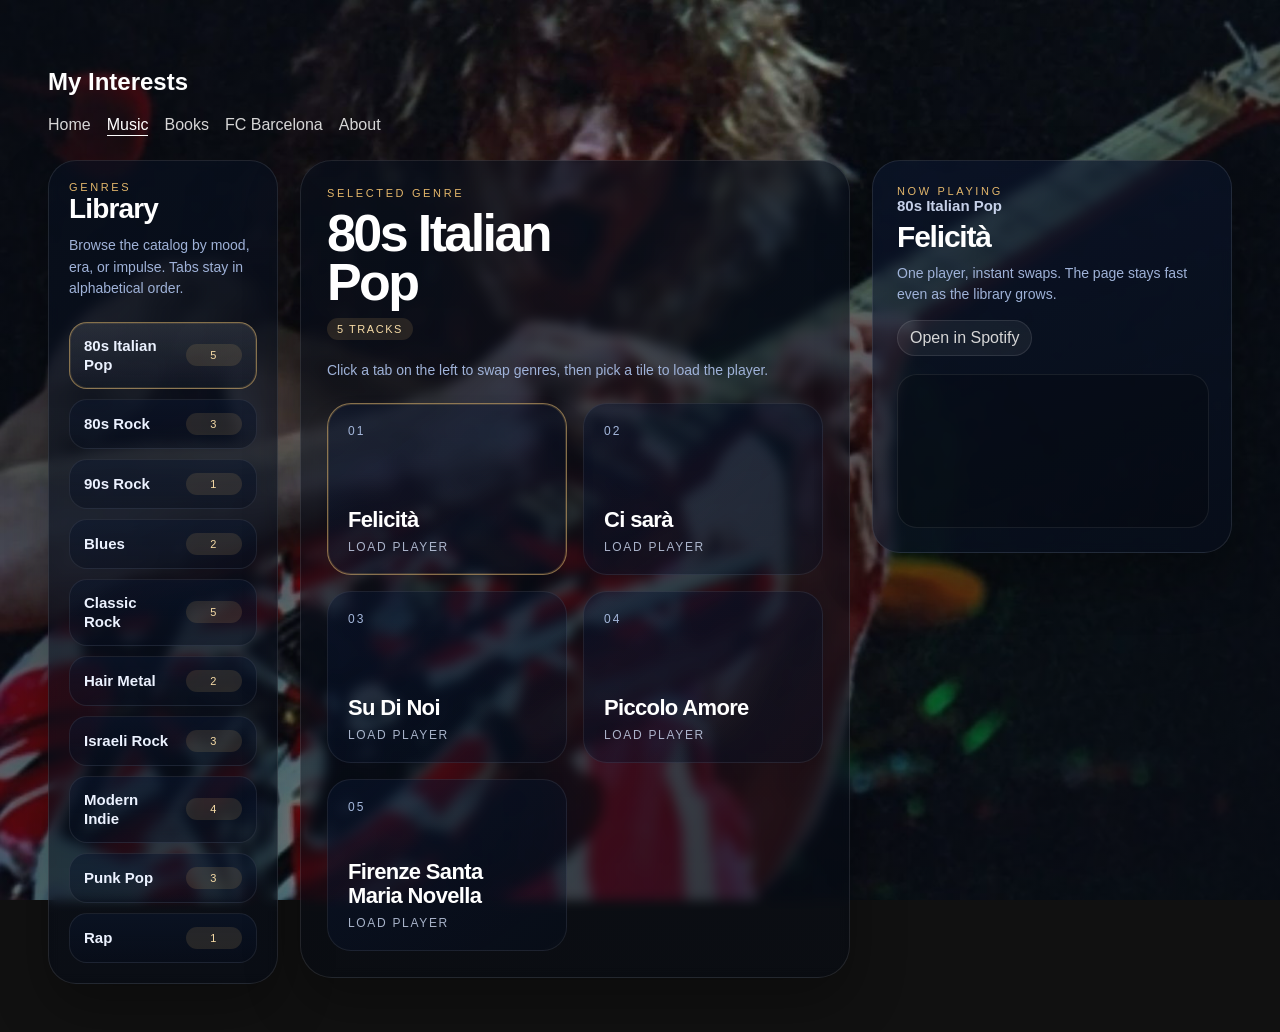
==== commit 60811199: "Polish music styling and clean book labels" ====
--- a/index.html
+++ b/index.html
@@ -71,10 +71,6 @@
         <span class="music-genre-name">Rap</span>
         <span class="music-genre-count">1</span>
       </button>
-      <button class="music-genre-tab" type="button" role="tab" aria-selected="false" aria-controls="panel-unsorted-11" data-panel="unsorted-11">
-        <span class="music-genre-name">Unsorted</span>
-        <span class="music-genre-count">1</span>
-      </button>
     </div>
   </aside>
 
@@ -95,7 +91,6 @@
               <span class="music-track-title">Felicità</span>
               <span class="music-track-action">Load player</span>
             </span>
-            <span class="music-track-glow" aria-hidden="true"></span>
           </button>
           <button class="music-track-tile" type="button" data-src="https://open.spotify.com/embed/track/1dgNG7Ze3PqXTIq9yqSihX?utm_source=generator" data-title="Ci sarà" data-share-url="https://open.spotify.com/track/1dgNG7Ze3PqXTIq9yqSihX" data-section="80s Italian Pop" aria-label="Play Ci sarà from 80s Italian Pop">
             <span class="music-track-index">02</span>
@@ -103,7 +98,6 @@
               <span class="music-track-title">Ci sarà</span>
               <span class="music-track-action">Load player</span>
             </span>
-            <span class="music-track-glow" aria-hidden="true"></span>
           </button>
           <button class="music-track-tile" type="button" data-src="https://open.spotify.com/embed/track/18tm5JUv0wMllGkoHMAdnL?utm_source=generator" data-title="Su Di Noi" data-share-url="https://open.spotify.com/track/18tm5JUv0wMllGkoHMAdnL" data-section="80s Italian Pop" aria-label="Play Su Di Noi from 80s Italian Pop">
             <span class="music-track-index">03</span>
@@ -111,7 +105,6 @@
               <span class="music-track-title">Su Di Noi</span>
               <span class="music-track-action">Load player</span>
             </span>
-            <span class="music-track-glow" aria-hidden="true"></span>
           </button>
           <button class="music-track-tile" type="button" data-src="https://open.spotify.com/embed/track/2LexhomCk1jo8hXYl4DeoO?utm_source=generator" data-title="Piccolo Amore" data-share-url="https://open.spotify.com/track/2LexhomCk1jo8hXYl4DeoO" data-section="80s Italian Pop" aria-label="Play Piccolo Amore from 80s Italian Pop">
             <span class="music-track-index">04</span>
@@ -119,7 +112,6 @@
               <span class="music-track-title">Piccolo Amore</span>
               <span class="music-track-action">Load player</span>
             </span>
-            <span class="music-track-glow" aria-hidden="true"></span>
           </button>
           <button class="music-track-tile" type="button" data-src="https://open.spotify.com/embed/track/03Q5UOgimyI86r1ufpWSQs?utm_source=generator" data-title="Firenze Santa Maria Novella" data-share-url="https://open.spotify.com/track/03Q5UOgimyI86r1ufpWSQs" data-section="80s Italian Pop" aria-label="Play Firenze Santa Maria Novella from 80s Italian Pop">
             <span class="music-track-index">05</span>
@@ -127,7 +119,6 @@
               <span class="music-track-title">Firenze Santa Maria Novella</span>
               <span class="music-track-action">Load player</span>
             </span>
-            <span class="music-track-glow" aria-hidden="true"></span>
           </button>
         </div>
       </section>
@@ -139,7 +130,6 @@
               <span class="music-track-title">Friday I&#x27;m in Love</span>
               <span class="music-track-action">Load player</span>
             </span>
-            <span class="music-track-glow" aria-hidden="true"></span>
           </button>
           <button class="music-track-tile" type="button" data-src="https://open.spotify.com/embed/track/3fH4KjXFYMmljxrcGrbPj9?utm_source=generator" data-title="Don&#x27;t You (Forget About Me)" data-share-url="https://open.spotify.com/track/3fH4KjXFYMmljxrcGrbPj9" data-section="80s Rock" aria-label="Play Don&#x27;t You (Forget About Me) from 80s Rock">
             <span class="music-track-index">02</span>
@@ -147,7 +137,6 @@
               <span class="music-track-title">Don&#x27;t You (Forget About Me)</span>
               <span class="music-track-action">Load player</span>
             </span>
-            <span class="music-track-glow" aria-hidden="true"></span>
           </button>
           <button class="music-track-tile" type="button" data-src="https://open.spotify.com/embed/track/25fQaP5GWQXhqHeLkcdPzO?utm_source=generator" data-title="Hold Back the Rain - 2009 Remaster" data-share-url="https://open.spotify.com/track/25fQaP5GWQXhqHeLkcdPzO" data-section="80s Rock" aria-label="Play Hold Back the Rain - 2009 Remaster from 80s Rock">
             <span class="music-track-index">03</span>
@@ -155,7 +144,6 @@
               <span class="music-track-title">Hold Back the Rain - 2009 Remaster</span>
               <span class="music-track-action">Load player</span>
             </span>
-            <span class="music-track-glow" aria-hidden="true"></span>
           </button>
         </div>
       </section>
@@ -167,7 +155,6 @@
               <span class="music-track-title">Come As You Are</span>
               <span class="music-track-action">Load player</span>
             </span>
-            <span class="music-track-glow" aria-hidden="true"></span>
           </button>
         </div>
       </section>
@@ -179,7 +166,6 @@
               <span class="music-track-title">Bring It On Home To ME</span>
               <span class="music-track-action">Load player</span>
             </span>
-            <span class="music-track-glow" aria-hidden="true"></span>
           </button>
           <button class="music-track-tile" type="button" data-src="https://open.spotify.com/embed/track/3cg0dJfrQB66Qf2YthPb6G?utm_source=generator" data-title="The Thrill is Gone" data-share-url="https://open.spotify.com/track/3cg0dJfrQB66Qf2YthPb6G" data-section="Blues" aria-label="Play The Thrill is Gone from Blues">
             <span class="music-track-index">02</span>
@@ -187,7 +173,6 @@
               <span class="music-track-title">The Thrill is Gone</span>
               <span class="music-track-action">Load player</span>
             </span>
-            <span class="music-track-glow" aria-hidden="true"></span>
           </button>
         </div>
       </section>
@@ -199,7 +184,6 @@
               <span class="music-track-title">Classic Rock 1</span>
               <span class="music-track-action">Load player</span>
             </span>
-            <span class="music-track-glow" aria-hidden="true"></span>
           </button>
           <button class="music-track-tile" type="button" data-src="https://open.spotify.com/embed/track/78dWfw6rMzKjfCct2pAKFG?utm_source=generator" data-title="Classic Rock 2" data-share-url="https://open.spotify.com/track/78dWfw6rMzKjfCct2pAKFG" data-section="Classic Rock" aria-label="Play Classic Rock 2 from Classic Rock">
             <span class="music-track-index">02</span>
@@ -207,7 +191,6 @@
               <span class="music-track-title">Classic Rock 2</span>
               <span class="music-track-action">Load player</span>
             </span>
-            <span class="music-track-glow" aria-hidden="true"></span>
           </button>
           <button class="music-track-tile" type="button" data-src="https://open.spotify.com/embed/track/6Vjk8MNXpQpi0F4BefdTyq?utm_source=generator" data-title="Classic Rock 3" data-share-url="https://open.spotify.com/track/6Vjk8MNXpQpi0F4BefdTyq" data-section="Classic Rock" aria-label="Play Classic Rock 3 from Classic Rock">
             <span class="music-track-index">03</span>
@@ -215,7 +198,6 @@
               <span class="music-track-title">Classic Rock 3</span>
               <span class="music-track-action">Load player</span>
             </span>
-            <span class="music-track-glow" aria-hidden="true"></span>
           </button>
           <button class="music-track-tile" type="button" data-src="https://open.spotify.com/embed/track/0pQskrTITgmCMyr85tb9qq?utm_source=generator" data-title="Spotify Track 0pQskrTI" data-share-url="https://open.spotify.com/track/0pQskrTITgmCMyr85tb9qq" data-section="Classic Rock" aria-label="Play Spotify Track 0pQskrTI from Classic Rock">
             <span class="music-track-index">04</span>
@@ -223,7 +205,6 @@
               <span class="music-track-title">Spotify Track 0pQskrTI</span>
               <span class="music-track-action">Load player</span>
             </span>
-            <span class="music-track-glow" aria-hidden="true"></span>
           </button>
           <button class="music-track-tile" type="button" data-src="https://open.spotify.com/embed/track/6H3kDe7CGoWYBabAeVWGiD?utm_source=generator" data-title="Gimme Shelter" data-share-url="https://open.spotify.com/track/6H3kDe7CGoWYBabAeVWGiD" data-section="Classic Rock" aria-label="Play Gimme Shelter from Classic Rock">
             <span class="music-track-index">05</span>
@@ -231,7 +212,6 @@
               <span class="music-track-title">Gimme Shelter</span>
               <span class="music-track-action">Load player</span>
             </span>
-            <span class="music-track-glow" aria-hidden="true"></span>
           </button>
         </div>
       </section>
@@ -243,7 +223,6 @@
               <span class="music-track-title">Test Song</span>
               <span class="music-track-action">Load player</span>
             </span>
-            <span class="music-track-glow" aria-hidden="true"></span>
           </button>
           <button class="music-track-tile" type="button" data-src="https://open.spotify.com/embed/track/5QRs63VVKNaqUjg6XSSckM?utm_source=generator" data-title="Don&#x27;t Know What You Got (Till It&#x27;s Gone)" data-share-url="https://open.spotify.com/track/5QRs63VVKNaqUjg6XSSckM" data-section="Hair Metal" aria-label="Play Don&#x27;t Know What You Got (Till It&#x27;s Gone) from Hair Metal">
             <span class="music-track-index">02</span>
@@ -251,7 +230,6 @@
               <span class="music-track-title">Don&#x27;t Know What You Got (Till It&#x27;s Gone)</span>
               <span class="music-track-action">Load player</span>
             </span>
-            <span class="music-track-glow" aria-hidden="true"></span>
           </button>
         </div>
       </section>
@@ -263,7 +241,6 @@
               <span class="music-track-title">אהובתי</span>
               <span class="music-track-action">Load player</span>
             </span>
-            <span class="music-track-glow" aria-hidden="true"></span>
           </button>
           <button class="music-track-tile" type="button" data-src="https://open.spotify.com/embed/track/5mw0CuWqR4bBZ7OFFSCTMP?utm_source=generator" data-title="עונות" data-share-url="https://open.spotify.com/track/5mw0CuWqR4bBZ7OFFSCTMP" data-section="Israeli Rock" aria-label="Play עונות from Israeli Rock">
             <span class="music-track-index">02</span>
@@ -271,7 +248,6 @@
               <span class="music-track-title">עונות</span>
               <span class="music-track-action">Load player</span>
             </span>
-            <span class="music-track-glow" aria-hidden="true"></span>
           </button>
           <button class="music-track-tile" type="button" data-src="https://open.spotify.com/embed/track/4HnvvY4arQ6MgKa38fZBL2?utm_source=generator" data-title="יהיה פיצוץ" data-share-url="https://open.spotify.com/track/4HnvvY4arQ6MgKa38fZBL2" data-section="Israeli Rock" aria-label="Play יהיה פיצוץ from Israeli Rock">
             <span class="music-track-index">03</span>
@@ -279,7 +255,6 @@
               <span class="music-track-title">יהיה פיצוץ</span>
               <span class="music-track-action">Load player</span>
             </span>
-            <span class="music-track-glow" aria-hidden="true"></span>
           </button>
         </div>
       </section>
@@ -291,7 +266,6 @@
               <span class="music-track-title">Modern Indie 1</span>
               <span class="music-track-action">Load player</span>
             </span>
-            <span class="music-track-glow" aria-hidden="true"></span>
           </button>
           <button class="music-track-tile" type="button" data-src="https://open.spotify.com/embed/track/03y6MsaseYEO7DfwqsgcAI?utm_source=generator" data-title="Modern Indie 2" data-share-url="https://open.spotify.com/track/03y6MsaseYEO7DfwqsgcAI" data-section="Modern Indie" aria-label="Play Modern Indie 2 from Modern Indie">
             <span class="music-track-index">02</span>
@@ -299,7 +273,6 @@
               <span class="music-track-title">Modern Indie 2</span>
               <span class="music-track-action">Load player</span>
             </span>
-            <span class="music-track-glow" aria-hidden="true"></span>
           </button>
           <button class="music-track-tile" type="button" data-src="https://open.spotify.com/embed/track/5XeFesFbtLpXzIVDNQP22n?utm_source=generator" data-title="Modern Indie 3" data-share-url="https://open.spotify.com/track/5XeFesFbtLpXzIVDNQP22n" data-section="Modern Indie" aria-label="Play Modern Indie 3 from Modern Indie">
             <span class="music-track-index">03</span>
@@ -307,7 +280,6 @@
               <span class="music-track-title">Modern Indie 3</span>
               <span class="music-track-action">Load player</span>
             </span>
-            <span class="music-track-glow" aria-hidden="true"></span>
           </button>
           <button class="music-track-tile" type="button" data-src="https://open.spotify.com/embed/track/3skn2lauGk7Dx6bVIt5DVj?utm_source=generator" data-title="Spotify Track 3skn2lau" data-share-url="https://open.spotify.com/track/3skn2lauGk7Dx6bVIt5DVj" data-section="Modern Indie" aria-label="Play Spotify Track 3skn2lau from Modern Indie">
             <span class="music-track-index">04</span>
@@ -315,7 +287,6 @@
               <span class="music-track-title">Spotify Track 3skn2lau</span>
               <span class="music-track-action">Load player</span>
             </span>
-            <span class="music-track-glow" aria-hidden="true"></span>
           </button>
         </div>
       </section>
@@ -327,7 +298,6 @@
               <span class="music-track-title">Teenage Dirtbag</span>
               <span class="music-track-action">Load player</span>
             </span>
-            <span class="music-track-glow" aria-hidden="true"></span>
           </button>
           <button class="music-track-tile" type="button" data-src="https://open.spotify.com/embed/track/33iv3wnGMrrDugd7GBso1z?utm_source=generator" data-title="My Own Worst Enemy" data-share-url="https://open.spotify.com/track/33iv3wnGMrrDugd7GBso1z" data-section="Punk Pop" aria-label="Play My Own Worst Enemy from Punk Pop">
             <span class="music-track-index">02</span>
@@ -335,7 +305,6 @@
               <span class="music-track-title">My Own Worst Enemy</span>
               <span class="music-track-action">Load player</span>
             </span>
-            <span class="music-track-glow" aria-hidden="true"></span>
           </button>
           <button class="music-track-tile" type="button" data-src="https://open.spotify.com/embed/track/4GiVcDqNQI0fc0yYuRGH9m?utm_source=generator" data-title="4GiVcDqNQI0fc0yYuRGH9m" data-share-url="https://open.spotify.com/track/4GiVcDqNQI0fc0yYuRGH9m" data-section="Punk Pop" aria-label="Play 4GiVcDqNQI0fc0yYuRGH9m from Punk Pop">
             <span class="music-track-index">03</span>
@@ -343,7 +312,6 @@
               <span class="music-track-title">4GiVcDqNQI0fc0yYuRGH9m</span>
               <span class="music-track-action">Load player</span>
             </span>
-            <span class="music-track-glow" aria-hidden="true"></span>
           </button>
         </div>
       </section>
@@ -355,19 +323,6 @@
               <span class="music-track-title">California Love - Original Version</span>
               <span class="music-track-action">Load player</span>
             </span>
-            <span class="music-track-glow" aria-hidden="true"></span>
-          </button>
-        </div>
-      </section>
-      <section class="music-genre-panel" id="panel-unsorted-11" data-panel="unsorted-11" data-section-name="Unsorted" data-track-count="1" hidden>
-        <div class="music-track-grid">
-          <button class="music-track-tile" type="button" data-src="https://open.spotify.com/embed/track/3n3Ppam7vgaVa1iaRUc9Lp?utm_source=generator" data-title="Test Song" data-share-url="https://open.spotify.com/track/3n3Ppam7vgaVa1iaRUc9Lp" data-section="Unsorted" aria-label="Play Test Song from Unsorted">
-            <span class="music-track-index">01</span>
-            <span class="music-track-copy">
-              <span class="music-track-title">Test Song</span>
-              <span class="music-track-action">Load player</span>
-            </span>
-            <span class="music-track-glow" aria-hidden="true"></span>
           </button>
         </div>
       </section>
--- a/styles.css
+++ b/styles.css
@@ -49,7 +49,7 @@
       rgba(12, 8, 4, 0.48) 48%,
       rgba(12, 8, 4, 0.82) 100%
     ),
-    url("bg-books.jpg");
+    url("bg-books.png");
   background-position: center top;
   background-attachment: fixed;
 }
@@ -175,8 +175,8 @@
   padding: 20px;
   border-radius: 28px;
   background:
-    radial-gradient(circle at top left, rgba(246, 197, 114, 0.15), transparent 32%),
-    linear-gradient(180deg, rgba(13, 20, 37, 0.96), rgba(7, 12, 25, 0.98));
+    linear-gradient(180deg, rgba(8, 16, 31, 0.68), rgba(6, 12, 24, 0.58));
+  backdrop-filter: blur(6px);
 }
 
 .music-rail-title,
@@ -209,7 +209,7 @@
   appearance: none;
   width: 100%;
   border: 1px solid rgba(255, 255, 255, 0.08);
-  background: linear-gradient(180deg, rgba(18, 27, 49, 0.82), rgba(10, 17, 34, 0.9));
+  background: linear-gradient(180deg, rgba(11, 22, 45, 0.56), rgba(7, 15, 31, 0.46));
   color: var(--music-ink);
   border-radius: 18px;
   padding: 13px 14px;
@@ -226,15 +226,15 @@
 .music-genre-tab:focus-visible {
   transform: translateX(3px);
   border-color: rgba(246, 197, 114, 0.35);
-  background: linear-gradient(180deg, rgba(25, 39, 69, 0.95), rgba(13, 23, 44, 0.95));
+  background: linear-gradient(180deg, rgba(16, 30, 57, 0.68), rgba(10, 19, 38, 0.58));
   outline: none;
 }
 
 .music-genre-tab.is-active {
   border-color: rgba(246, 197, 114, 0.5);
   background:
-    linear-gradient(180deg, rgba(246, 197, 114, 0.17), rgba(246, 197, 114, 0.05)),
-    linear-gradient(180deg, rgba(23, 36, 64, 0.98), rgba(12, 21, 41, 0.98));
+    linear-gradient(180deg, rgba(246, 197, 114, 0.1), rgba(246, 197, 114, 0.03)),
+    linear-gradient(180deg, rgba(15, 28, 53, 0.78), rgba(9, 18, 35, 0.68));
   box-shadow: inset 0 0 0 1px rgba(246, 197, 114, 0.12);
 }
 
@@ -265,8 +265,8 @@
   padding: 26px;
   border-radius: 32px;
   background:
-    radial-gradient(circle at top, rgba(150, 180, 255, 0.12), transparent 42%),
-    linear-gradient(180deg, rgba(10, 17, 31, 0.95), rgba(6, 11, 22, 0.98));
+    linear-gradient(180deg, rgba(8, 15, 28, 0.62), rgba(5, 10, 20, 0.52));
+  backdrop-filter: blur(6px);
 }
 
 .music-stage-header {
@@ -303,8 +303,7 @@
   border-radius: 24px;
   border: 1px solid rgba(255, 255, 255, 0.08);
   background:
-    radial-gradient(circle at top right, rgba(246, 197, 114, 0.14), transparent 38%),
-    linear-gradient(145deg, rgba(18, 29, 54, 0.96), rgba(11, 18, 35, 0.98));
+    linear-gradient(145deg, rgba(10, 22, 49, 0.5), rgba(7, 16, 34, 0.38));
   color: white;
   padding: 20px;
   display: grid;
@@ -321,13 +320,13 @@
 .music-track-tile:focus-visible {
   transform: translateY(-4px);
   border-color: rgba(246, 197, 114, 0.38);
-  box-shadow: 0 20px 30px rgba(0, 0, 0, 0.2);
+  box-shadow: 0 16px 24px rgba(0, 0, 0, 0.16);
   outline: none;
 }
 
 .music-track-tile.is-active {
   border-color: rgba(246, 197, 114, 0.52);
-  box-shadow: 0 0 0 1px rgba(246, 197, 114, 0.16) inset, 0 24px 36px rgba(0, 0, 0, 0.22);
+  box-shadow: 0 0 0 1px rgba(246, 197, 114, 0.16) inset, 0 18px 28px rgba(0, 0, 0, 0.16);
 }
 
 .music-track-index {
@@ -360,17 +359,6 @@
   opacity: 0.76;
 }
 
-.music-track-glow {
-  position: absolute;
-  right: -28px;
-  bottom: -34px;
-  width: 130px;
-  height: 130px;
-  border-radius: 999px;
-  background: radial-gradient(circle, rgba(246, 197, 114, 0.24), rgba(246, 197, 114, 0));
-  pointer-events: none;
-}
-
 .music-player-panel {
   position: sticky;
   top: 24px;
@@ -379,8 +367,8 @@
   display: grid;
   gap: 18px;
   background:
-    radial-gradient(circle at top left, rgba(246, 197, 114, 0.16), transparent 34%),
-    linear-gradient(160deg, rgba(18, 30, 58, 0.96), rgba(8, 16, 35, 0.98));
+    linear-gradient(160deg, rgba(11, 22, 46, 0.66), rgba(7, 14, 30, 0.56));
+  backdrop-filter: blur(6px);
   overflow: hidden;
 }
 
@@ -447,14 +435,15 @@
   --books-accent: #dfb37f;
   --books-muted: #ccb9a0;
   display: grid;
-  grid-template-columns: 230px minmax(0, 1fr);
+  grid-template-columns: 230px minmax(0, 1fr) minmax(280px, 360px);
   gap: 22px;
   margin-top: 24px;
   align-items: start;
 }
 
 .books-rail,
-.books-stage {
+.books-stage,
+.books-summary-panel {
   border: 1px solid rgba(255, 255, 255, 0.1);
   box-shadow: 0 24px 55px rgba(0, 0, 0, 0.28);
 }
@@ -571,6 +560,41 @@
   display: none;
 }
 
+.books-category-panel {
+  display: grid;
+  gap: 22px;
+}
+
+.books-subsection-block {
+  display: grid;
+  gap: 14px;
+}
+
+.books-subsection-head {
+  display: flex;
+  align-items: center;
+  justify-content: space-between;
+  gap: 12px;
+}
+
+.books-subsection-head h4 {
+  margin: 0;
+  font-size: 18px;
+  letter-spacing: -0.02em;
+  color: #f8ecde;
+}
+
+.books-subsection-count {
+  min-width: 34px;
+  padding: 4px 10px;
+  border-radius: 999px;
+  background: rgba(223, 179, 127, 0.12);
+  color: #f4d5b0;
+  font-size: 11px;
+  letter-spacing: 0.14em;
+  text-transform: uppercase;
+}
+
 .books-card-grid {
   display: grid;
   grid-template-columns: repeat(2, minmax(0, 1fr));
@@ -578,7 +602,9 @@
 }
 
 .book-card {
+  appearance: none;
   text-decoration: none;
+  text-align: left;
   color: inherit;
   border-radius: 24px;
   overflow: hidden;
@@ -599,6 +625,11 @@
   border-color: rgba(223, 179, 127, 0.34);
   box-shadow: 0 18px 28px rgba(0, 0, 0, 0.22);
   outline: none;
+}
+
+.book-card.is-active {
+  border-color: rgba(223, 179, 127, 0.46);
+  box-shadow: 0 0 0 1px rgba(223, 179, 127, 0.12) inset, 0 18px 28px rgba(0, 0, 0, 0.22);
 }
 
 .book-card-media {
@@ -660,6 +691,91 @@
   opacity: 0.78;
 }
 
+.books-summary-panel {
+  position: sticky;
+  top: 24px;
+  border-radius: 28px;
+  padding: 24px;
+  display: grid;
+  gap: 18px;
+  align-content: start;
+  background:
+    radial-gradient(circle at top left, rgba(223, 179, 127, 0.16), transparent 34%),
+    linear-gradient(160deg, rgba(58, 39, 27, 0.96), rgba(23, 15, 11, 0.98));
+}
+
+.books-summary-section {
+  margin: 0;
+  font-size: 15px;
+  color: #f1e4d6;
+  opacity: 0.9;
+}
+
+.books-summary-title {
+  margin-top: 8px;
+  font-size: 30px;
+  font-weight: 700;
+  line-height: 1.03;
+  letter-spacing: -0.04em;
+}
+
+.books-summary-author {
+  margin-top: 8px;
+  color: #e8d6c1;
+  font-size: 16px;
+}
+
+.books-summary-meta {
+  display: flex;
+  flex-wrap: wrap;
+  gap: 8px;
+  margin-top: 12px;
+}
+
+.books-summary-pill {
+  min-height: 28px;
+  padding: 6px 10px;
+  border-radius: 999px;
+  background: rgba(255, 255, 255, 0.06);
+  border: 1px solid rgba(255, 255, 255, 0.08);
+  color: #eddcc7;
+  font-size: 12px;
+}
+
+.books-summary-pill:empty {
+  display: none;
+}
+
+.books-summary-link {
+  width: fit-content;
+  display: inline-flex;
+  align-items: center;
+  gap: 8px;
+  margin-top: 14px;
+  padding: 8px 12px;
+  border-radius: 999px;
+  background: rgba(255, 255, 255, 0.06);
+  border: 1px solid rgba(255, 255, 255, 0.1);
+  transition: border-color 0.18s ease, background 0.18s ease, transform 0.18s ease;
+}
+
+.books-summary-link:hover {
+  border-bottom-color: transparent;
+  border-color: rgba(223, 179, 127, 0.4);
+  background: rgba(255, 255, 255, 0.1);
+  transform: translateY(-1px);
+}
+
+.books-summary-body {
+  color: #f4eadf;
+  font-size: 15px;
+  line-height: 1.65;
+  white-space: pre-line;
+  max-height: 460px;
+  overflow-y: auto;
+  padding-right: 8px;
+}
+
 .book-empty {
   color: #d7c8bb;
   font-size: 14px;
@@ -681,6 +797,11 @@
   .books-hub {
     grid-template-columns: 220px minmax(0, 1fr);
   }
+
+  .books-summary-panel {
+    position: static;
+    grid-column: 1 / -1;
+  }
 }
 
 @media (max-width: 640px) {
@@ -740,7 +861,8 @@
     gap: 16px;
   }
 
-  .books-rail {
+  .books-rail,
+  .books-summary-panel {
     position: static;
   }
 
@@ -771,5 +893,9 @@
   .book-cover {
     min-height: 150px;
   }
-}
-
+
+  .books-summary-title {
+    font-size: 26px;
+  }
+}
+
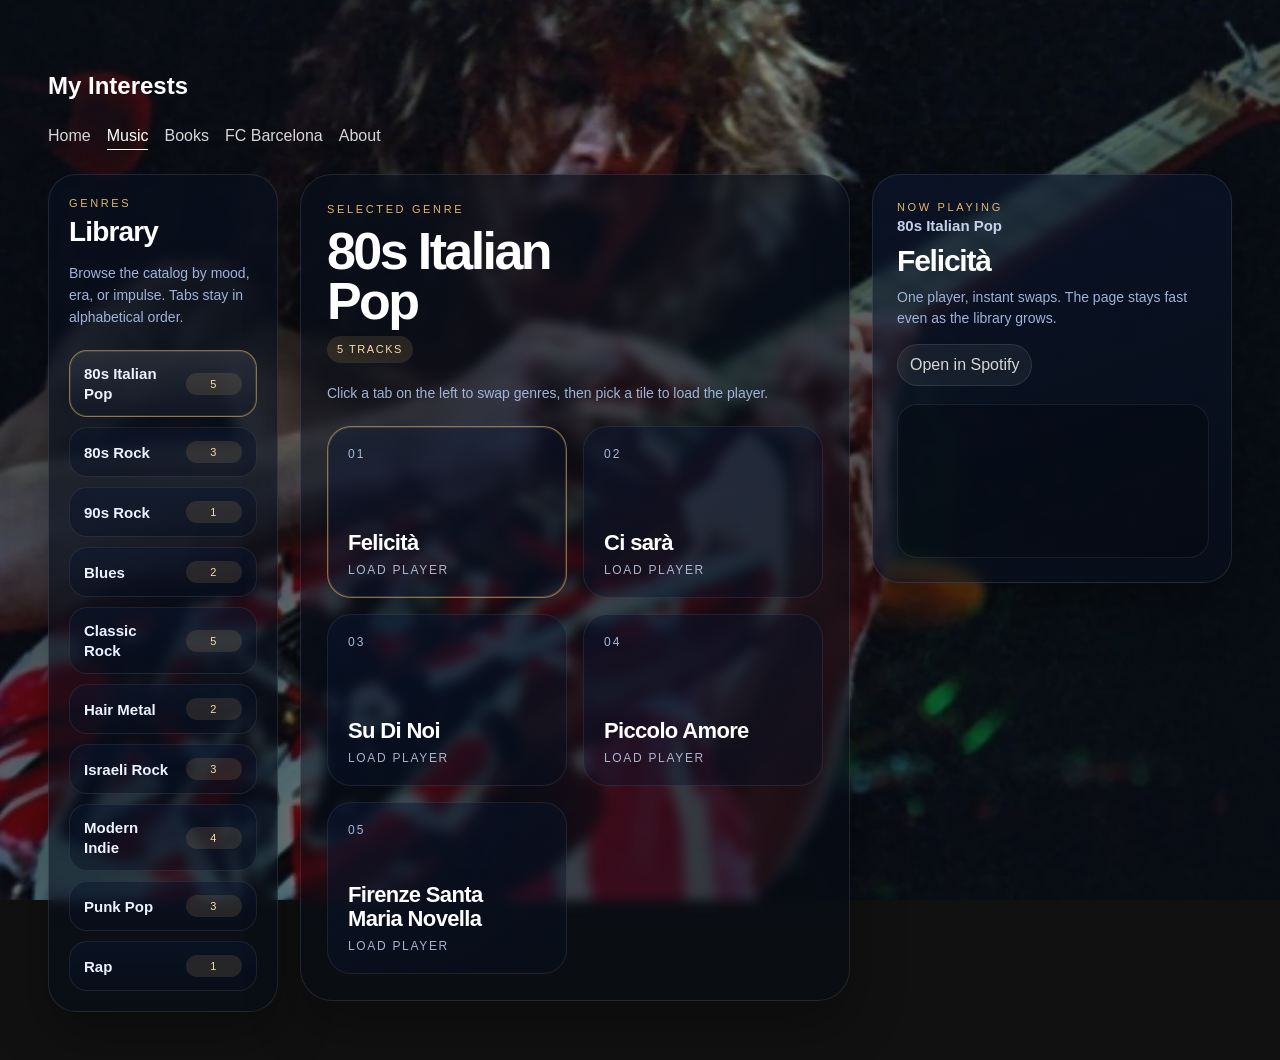
==== commit d0899d10: "Improve mobile site readability" ====
--- a/index.html
+++ b/index.html
@@ -2,11 +2,11 @@
 <html>
 
 <head>
-
   <title>My Interests</title>
-    <meta name="description" content="A personal map of my interests: music, books, and FC Barcelona.">
-    <meta name="google-site-verification" content="Rc-DzGfwk23URks2xt7vQMyPSqb8E1H-ICHijmgOGcE" />
-    <link rel="stylesheet" href="styles.css">
+  <meta name="viewport" content="width=device-width, initial-scale=1">
+  <meta name="description" content="A personal map of my interests: music, books, and FC Barcelona.">
+  <meta name="google-site-verification" content="Rc-DzGfwk23URks2xt7vQMyPSqb8E1H-ICHijmgOGcE" />
+  <link rel="stylesheet" href="styles.css">
 </head>
 
 <body class="page-music">
--- a/styles.css
+++ b/styles.css
@@ -2,6 +2,8 @@
   background: #111;
   color: white;
   font-family: Arial, sans-serif;
+  font-size: 16px;
+  line-height: 1.5;
   padding: 40px;
   background-repeat: no-repeat;
   background-size: cover;
@@ -807,12 +809,34 @@
 @media (max-width: 640px) {
   body {
     padding: 20px;
+    font-size: 18px;
+    line-height: 1.6;
+  }
+
+  h2,
+  h3 {
+    line-height: 1.15;
+  }
+
+  h2 {
+    font-size: 32px;
+    margin-bottom: 16px;
+  }
+
+  p,
+  li {
+    font-size: 18px;
   }
 
   .top-nav {
     gap: 12px;
     margin: 6px 0 16px;
     flex-wrap: wrap;
+  }
+
+  .top-nav a,
+  .inline-link {
+    font-size: 17px;
   }
 
   .styles-grid {
@@ -837,6 +861,35 @@
     padding-bottom: 4px;
   }
 
+  .music-kicker,
+  .music-genre-count,
+  .music-track-tag,
+  .music-player-chip,
+  .books-summary-pill,
+  .book-card-link {
+    font-size: 13px;
+  }
+
+  .music-rail-caption,
+  .music-stage-caption,
+  .music-player-caption,
+  .music-track-note,
+  .books-rail-caption,
+  .books-stage-caption,
+  .book-author,
+  .books-summary-author,
+  .books-summary-body,
+  .book-empty {
+    font-size: 16px;
+  }
+
+  .music-genre-name,
+  .music-track-title,
+  .books-category-name,
+  .books-summary-section {
+    font-size: 17px;
+  }
+
   .music-stage {
     min-height: auto;
     padding: 20px;
@@ -897,5 +950,9 @@
   .books-summary-title {
     font-size: 26px;
   }
-}
-
+
+  .book-card-title {
+    font-size: 22px;
+  }
+}
+
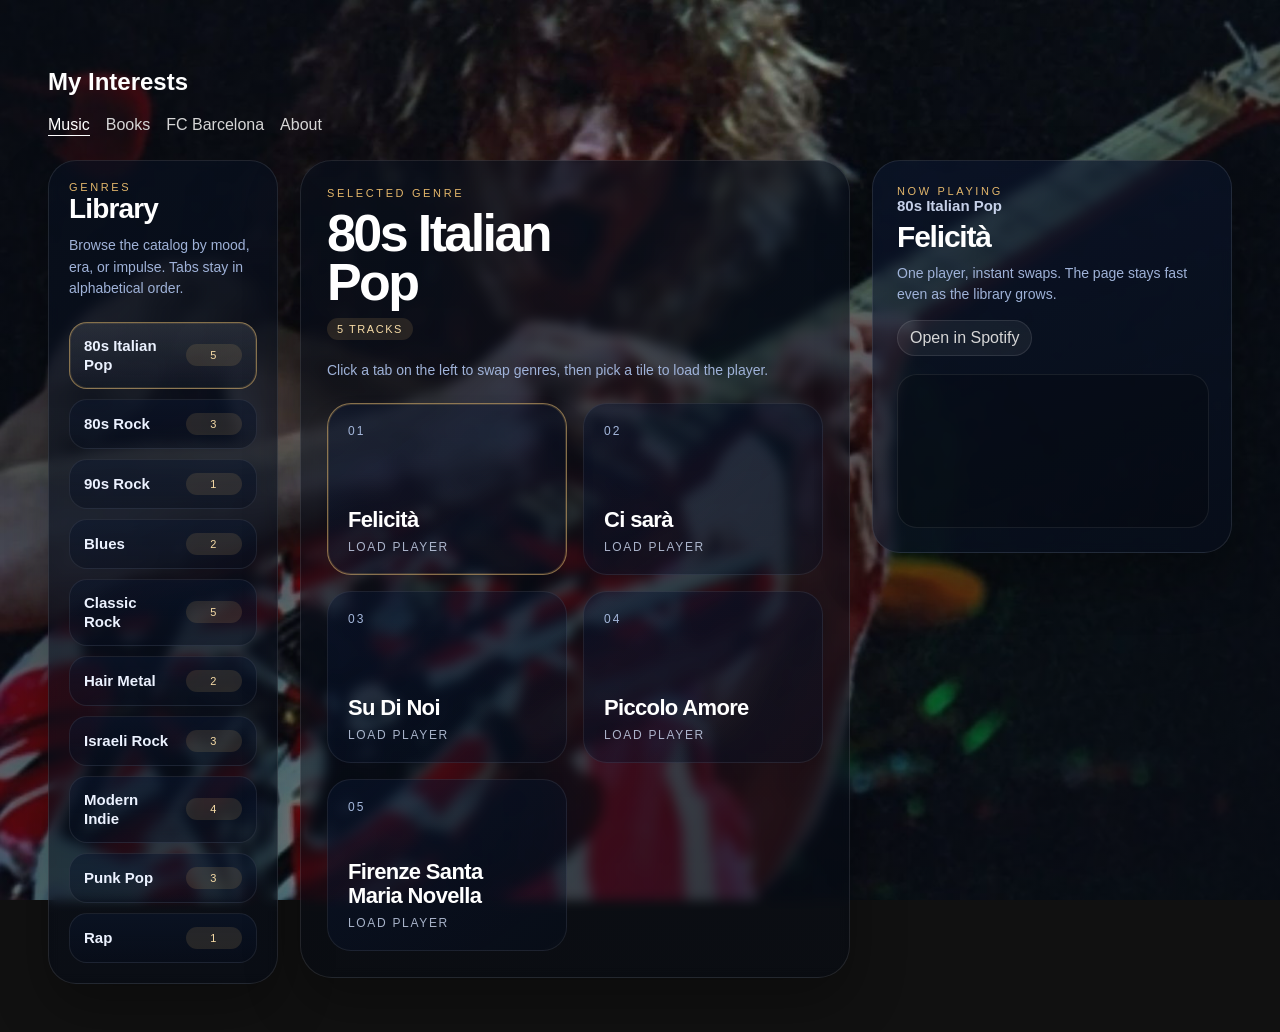
==== commit dc06cbed: "Unify mobile music and books layouts" ====
--- a/index.html
+++ b/index.html
@@ -14,7 +14,6 @@
 <h2>My Interests</h2>
 
 <nav class="top-nav" aria-label="Main navigation">
-  <a href="home.html">Home</a>
   <a class="active" href="index.html" aria-current="page">Music</a>
   <a href="books.html">Books</a>
   <a href="barcelona.html">FC Barcelona</a>
@@ -345,6 +344,21 @@
 
 <script>
   (function () {
+    function isMobileMusicLayout() {
+      return window.matchMedia && window.matchMedia("(max-width: 640px)").matches;
+    }
+
+    function revealPlayerPanel() {
+      var playerPanel = document.querySelector(".music-player-panel");
+      if (!playerPanel || !isMobileMusicLayout()) return;
+
+      var prefersReducedMotion = window.matchMedia && window.matchMedia("(prefers-reduced-motion: reduce)").matches;
+      playerPanel.scrollIntoView({
+        behavior: prefersReducedMotion ? "auto" : "smooth",
+        block: "start"
+      });
+    }
+
     function formatTrackCount(count) {
       return count + " track" + (count === 1 ? "" : "s");
     }
@@ -422,6 +436,7 @@
       tiles.forEach(function (tile) {
         tile.addEventListener("click", function () {
           updatePlayer(tile);
+          revealPlayerPanel();
         });
       });
 
--- a/styles.css
+++ b/styles.css
@@ -2,8 +2,6 @@
   background: #111;
   color: white;
   font-family: Arial, sans-serif;
-  font-size: 16px;
-  line-height: 1.5;
   padding: 40px;
   background-repeat: no-repeat;
   background-size: cover;
@@ -809,8 +807,6 @@
 @media (max-width: 640px) {
   body {
     padding: 20px;
-    font-size: 18px;
-    line-height: 1.6;
   }
 
   h2,
@@ -821,11 +817,6 @@
   h2 {
     font-size: 32px;
     margin-bottom: 16px;
-  }
-
-  p,
-  li {
-    font-size: 18px;
   }
 
   .top-nav {
@@ -836,7 +827,7 @@
 
   .top-nav a,
   .inline-link {
-    font-size: 17px;
+    font-size: 19px;
   }
 
   .styles-grid {
@@ -852,6 +843,19 @@
   .music-genre-rail,
   .music-player-panel {
     position: static;
+  }
+
+  .music-genre-rail {
+    order: 1;
+  }
+
+  .music-player-panel {
+    order: 2;
+    scroll-margin-top: 18px;
+  }
+
+  .music-stage {
+    order: 3;
   }
 
   .music-genre-tabs {
@@ -862,12 +866,22 @@
   }
 
   .music-kicker,
+  .music-track-index,
   .music-genre-count,
   .music-track-tag,
   .music-player-chip,
+  .music-track-action,
+  .books-category-count,
+  .books-subsection-count,
   .books-summary-pill,
-  .book-card-link {
-    font-size: 13px;
+  .book-card-link,
+  .book-cover-placeholder {
+    font-size: 15px;
+  }
+
+  .music-rail-title,
+  .books-rail-title {
+    font-size: 32px;
   }
 
   .music-rail-caption,
@@ -880,14 +894,14 @@
   .books-summary-author,
   .books-summary-body,
   .book-empty {
-    font-size: 16px;
+    font-size: 18px;
   }
 
   .music-genre-name,
   .music-track-title,
   .books-category-name,
   .books-summary-section {
-    font-size: 17px;
+    font-size: 20px;
   }
 
   .music-stage {
@@ -895,9 +909,13 @@
     padding: 20px;
   }
 
+  .music-stage-header {
+    margin-bottom: 18px;
+  }
+
   .music-stage-title,
   .music-player-title {
-    font-size: 26px;
+    font-size: 30px;
     max-width: none;
   }
 
@@ -917,6 +935,19 @@
   .books-rail,
   .books-summary-panel {
     position: static;
+  }
+
+  .books-rail {
+    order: 1;
+  }
+
+  .books-summary-panel {
+    order: 2;
+    scroll-margin-top: 18px;
+  }
+
+  .books-stage {
+    order: 3;
   }
 
   .books-category-tabs {
@@ -931,8 +962,12 @@
     padding: 20px;
   }
 
+  .books-stage-header {
+    margin-bottom: 18px;
+  }
+
   .books-stage-title {
-    font-size: 26px;
+    font-size: 30px;
   }
 
   .books-card-grid {
@@ -948,11 +983,11 @@
   }
 
   .books-summary-title {
+    font-size: 30px;
+  }
+
+  .book-card-title {
     font-size: 26px;
   }
-
-  .book-card-title {
-    font-size: 22px;
-  }
-}
-
+}
+
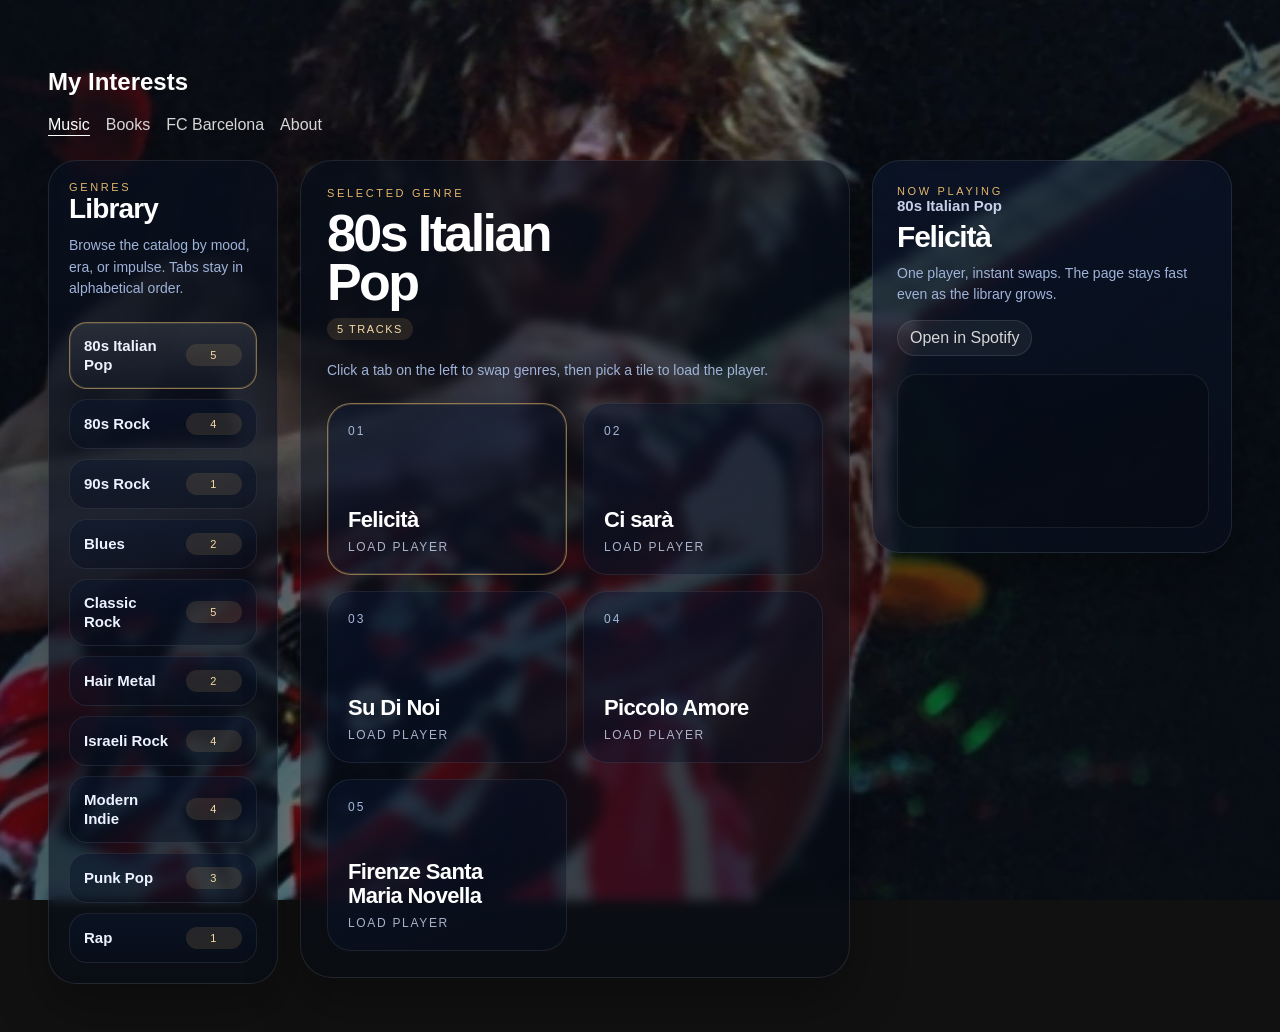
==== commit 44cc62f9: "Add Docker setup and improve Chainlit music visibility" ====
--- a/index.html
+++ b/index.html
@@ -36,7 +36,7 @@
       </button>
       <button class="music-genre-tab" type="button" role="tab" aria-selected="false" aria-controls="panel-80s-rock-2" data-panel="80s-rock-2">
         <span class="music-genre-name">80s Rock</span>
-        <span class="music-genre-count">3</span>
+        <span class="music-genre-count">4</span>
       </button>
       <button class="music-genre-tab" type="button" role="tab" aria-selected="false" aria-controls="panel-90s-rock-3" data-panel="90s-rock-3">
         <span class="music-genre-name">90s Rock</span>
@@ -56,7 +56,7 @@
       </button>
       <button class="music-genre-tab" type="button" role="tab" aria-selected="false" aria-controls="panel-israeli-rock-7" data-panel="israeli-rock-7">
         <span class="music-genre-name">Israeli Rock</span>
-        <span class="music-genre-count">3</span>
+        <span class="music-genre-count">4</span>
       </button>
       <button class="music-genre-tab" type="button" role="tab" aria-selected="false" aria-controls="panel-modern-indie-8" data-panel="modern-indie-8">
         <span class="music-genre-name">Modern Indie</span>
@@ -121,7 +121,7 @@
           </button>
         </div>
       </section>
-      <section class="music-genre-panel" id="panel-80s-rock-2" data-panel="80s-rock-2" data-section-name="80s Rock" data-track-count="3" hidden>
+      <section class="music-genre-panel" id="panel-80s-rock-2" data-panel="80s-rock-2" data-section-name="80s Rock" data-track-count="4" hidden>
         <div class="music-track-grid">
           <button class="music-track-tile" type="button" data-src="https://open.spotify.com/embed/track/263aNAQCeFSWipk896byo6?utm_source=generator" data-title="Friday I&#x27;m in Love" data-share-url="https://open.spotify.com/track/263aNAQCeFSWipk896byo6" data-section="80s Rock" aria-label="Play Friday I&#x27;m in Love from 80s Rock">
             <span class="music-track-index">01</span>
@@ -141,6 +141,13 @@
             <span class="music-track-index">03</span>
             <span class="music-track-copy">
               <span class="music-track-title">Hold Back the Rain - 2009 Remaster</span>
+              <span class="music-track-action">Load player</span>
+            </span>
+          </button>
+          <button class="music-track-tile" type="button" data-src="https://open.spotify.com/embed/track/6J2rMSRhgb4HuX6dWgM3nJ?utm_source=generator" data-title="I Melt with You" data-share-url="https://open.spotify.com/track/6J2rMSRhgb4HuX6dWgM3nJ" data-section="80s Rock" aria-label="Play I Melt with You from 80s Rock">
+            <span class="music-track-index">04</span>
+            <span class="music-track-copy">
+              <span class="music-track-title">I Melt with You</span>
               <span class="music-track-action">Load player</span>
             </span>
           </button>
@@ -232,7 +239,7 @@
           </button>
         </div>
       </section>
-      <section class="music-genre-panel" id="panel-israeli-rock-7" data-panel="israeli-rock-7" data-section-name="Israeli Rock" data-track-count="3" hidden>
+      <section class="music-genre-panel" id="panel-israeli-rock-7" data-panel="israeli-rock-7" data-section-name="Israeli Rock" data-track-count="4" hidden>
         <div class="music-track-grid">
           <button class="music-track-tile" type="button" data-src="https://open.spotify.com/embed/track/3KjK86Zg2gKF9aij1GmHFk?utm_source=generator" data-title="אהובתי" data-share-url="https://open.spotify.com/track/3KjK86Zg2gKF9aij1GmHFk" data-section="Israeli Rock" aria-label="Play אהובתי from Israeli Rock">
             <span class="music-track-index">01</span>
@@ -252,6 +259,13 @@
             <span class="music-track-index">03</span>
             <span class="music-track-copy">
               <span class="music-track-title">יהיה פיצוץ</span>
+              <span class="music-track-action">Load player</span>
+            </span>
+          </button>
+          <button class="music-track-tile" type="button" data-src="https://open.spotify.com/embed/track/4PA5UwwLNIPUoAoIkwBTjr?utm_source=generator" data-title="מכה אפורה" data-share-url="https://open.spotify.com/track/4PA5UwwLNIPUoAoIkwBTjr" data-section="Israeli Rock" aria-label="Play מכה אפורה from Israeli Rock">
+            <span class="music-track-index">04</span>
+            <span class="music-track-copy">
+              <span class="music-track-title">מכה אפורה</span>
               <span class="music-track-action">Load player</span>
             </span>
           </button>
@@ -423,6 +437,24 @@
       }
     }
 
+    function activateGenreFromHash() {
+      var hash = (window.location.hash || "").replace(/^#/, "");
+      if (!hash) return false;
+
+      var panel = document.getElementById(hash);
+      if (!panel || !panel.classList.contains("music-genre-panel")) return false;
+
+      var panelId = panel.getAttribute("data-panel");
+      if (!panelId) return false;
+
+      var tab = document.querySelector('.music-genre-tab[data-panel="' + panelId + '"]');
+      if (!tab) return false;
+
+      activateGenre(tab);
+      panel.scrollIntoView({ behavior: "auto", block: "start" });
+      return true;
+    }
+
     function init() {
       var tabs = document.querySelectorAll(".music-genre-tab[data-panel]");
       var tiles = document.querySelectorAll(".music-track-tile[data-src]");
@@ -430,6 +462,10 @@
       tabs.forEach(function (tab) {
         tab.addEventListener("click", function () {
           activateGenre(tab);
+          var panelId = tab.getAttribute("data-panel");
+          if (panelId) {
+            window.location.hash = "panel-" + panelId;
+          }
         });
       });
 
@@ -441,7 +477,9 @@
       });
 
       var initialTab = document.querySelector(".music-genre-tab.is-active") || tabs[0];
-      if (initialTab) {
+      if (activateGenreFromHash()) {
+        return;
+      } else if (initialTab) {
         activateGenre(initialTab);
       } else if (tiles.length) {
         updatePlayer(tiles[0]);
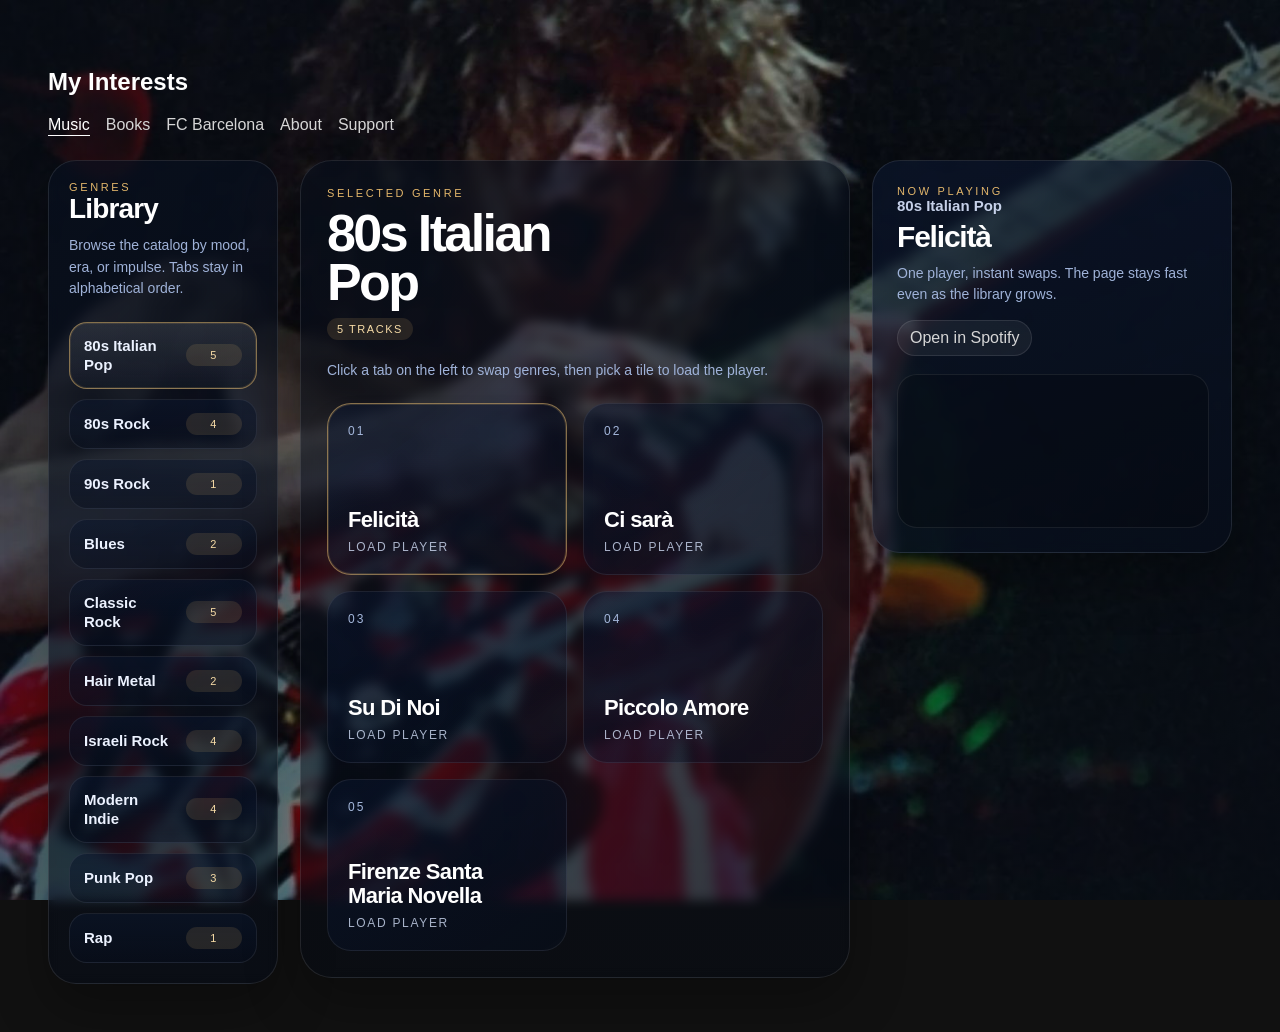
==== commit 7a4b7a9a: "Add Fortune Cookie Daily support page" ====
--- a/index.html
+++ b/index.html
@@ -18,6 +18,7 @@
   <a href="books.html">Books</a>
   <a href="barcelona.html">FC Barcelona</a>
   <a href="about.html">About</a>
+  <a href="support.html">Support</a>
 </nav>
 
 <!-- MUSIC:START -->
--- a/styles.css
+++ b/styles.css
@@ -54,6 +54,12 @@
   background-attachment: fixed;
 }
 
+body.page-support {
+  background-image:
+    radial-gradient(circle at top, rgba(255, 207, 117, 0.18), transparent 32%),
+    linear-gradient(145deg, #16120d 0%, #24180f 44%, #0f0c09 100%);
+}
+
 .top-nav {
   display: flex;
   gap: 16px;
@@ -78,6 +84,148 @@
 .top-nav a.active {
   color: #ffffff;
   border-bottom-color: #ffffff;
+}
+
+.support-shell {
+  min-height: calc(100vh - 170px);
+  display: grid;
+  place-items: center;
+}
+
+.support-card {
+  width: min(100%, 680px);
+  padding: 34px;
+  border-radius: 28px;
+  background: rgba(18, 14, 10, 0.84);
+  border: 1px solid rgba(255, 255, 255, 0.1);
+  box-shadow: 0 30px 80px rgba(0, 0, 0, 0.36);
+  backdrop-filter: blur(10px);
+}
+
+.support-hero {
+  display: flex;
+  align-items: center;
+  gap: 18px;
+  margin-bottom: 20px;
+}
+
+.support-icon-wrap {
+  width: 108px;
+  height: 108px;
+  border-radius: 24px;
+  overflow: hidden;
+  flex: 0 0 auto;
+}
+
+.support-app-icon {
+  display: block;
+  width: 100%;
+  height: 100%;
+  object-fit: cover;
+  transform: scale(1.14);
+  transform-origin: center;
+}
+
+.support-kicker {
+  margin: 0;
+  color: #f6c572;
+  font-size: clamp(20px, 3.4vw, 32px);
+  font-weight: 700;
+  letter-spacing: 0.04em;
+  line-height: 1.1;
+  text-transform: none;
+}
+
+.support-card h1 {
+  margin: 0;
+  font-size: clamp(34px, 5vw, 52px);
+  line-height: 1;
+}
+
+.support-copy,
+.support-confirmation,
+.support-error {
+  color: rgba(255, 255, 255, 0.78);
+  font-size: 15px;
+  line-height: 1.6;
+}
+
+.support-form {
+  margin-top: 22px;
+}
+
+.support-input {
+  width: 100%;
+  min-height: 170px;
+  padding: 20px 22px;
+  border: 1px solid rgba(255, 255, 255, 0.14);
+  border-radius: 24px;
+  background: rgba(255, 255, 255, 0.06);
+  color: #ffffff;
+  font: inherit;
+  resize: vertical;
+  box-sizing: border-box;
+  transition: border-color 0.18s ease, box-shadow 0.18s ease, background 0.18s ease;
+}
+
+.support-input::placeholder {
+  color: rgba(255, 255, 255, 0.48);
+}
+
+.support-input:focus {
+  outline: none;
+  border-color: rgba(246, 197, 114, 0.6);
+  box-shadow: 0 0 0 4px rgba(246, 197, 114, 0.12);
+  background: rgba(255, 255, 255, 0.08);
+}
+
+.support-submit {
+  margin-top: 14px;
+  border: 0;
+  border-radius: 999px;
+  padding: 12px 22px;
+  background: linear-gradient(135deg, #f6c572, #df8e4e);
+  color: #1b130c;
+  font: inherit;
+  font-weight: 700;
+  cursor: pointer;
+  transition: transform 0.18s ease, box-shadow 0.18s ease;
+}
+
+.support-submit:hover,
+.support-submit:focus-visible {
+  transform: translateY(-1px);
+  box-shadow: 0 14px 32px rgba(223, 142, 78, 0.28);
+  outline: none;
+}
+
+.support-submit:disabled {
+  cursor: wait;
+  opacity: 0.82;
+  transform: none;
+  box-shadow: none;
+}
+
+.support-confirmation {
+  margin-top: 18px;
+  color: #ffd595;
+}
+
+.support-error {
+  margin-top: 18px;
+  color: #ffb7aa;
+}
+
+.sr-only {
+  position: absolute;
+  width: 1px;
+  height: 1px;
+  padding: 0;
+  margin: -1px;
+  overflow: hidden;
+  clip: rect(0, 0, 0, 0);
+  white-space: nowrap;
+  border: 0;
 }
 
 .styles-grid {
